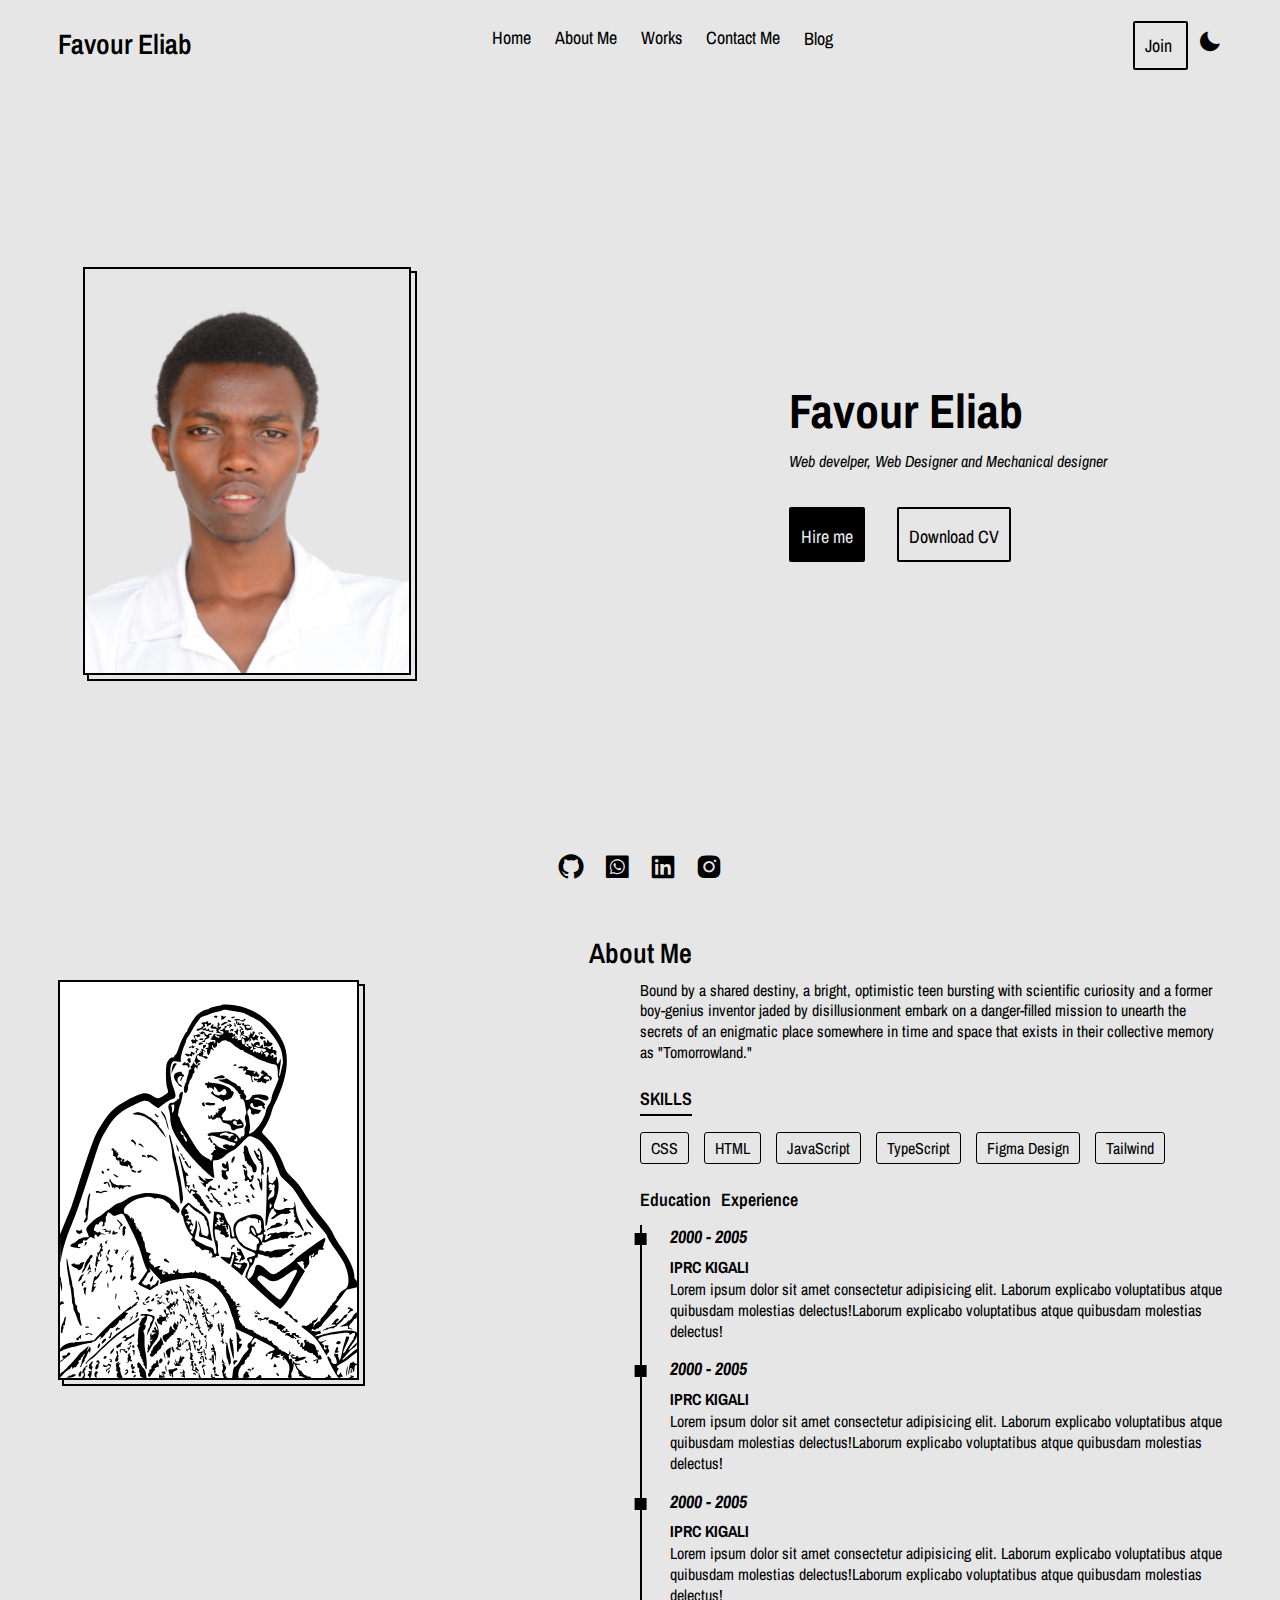
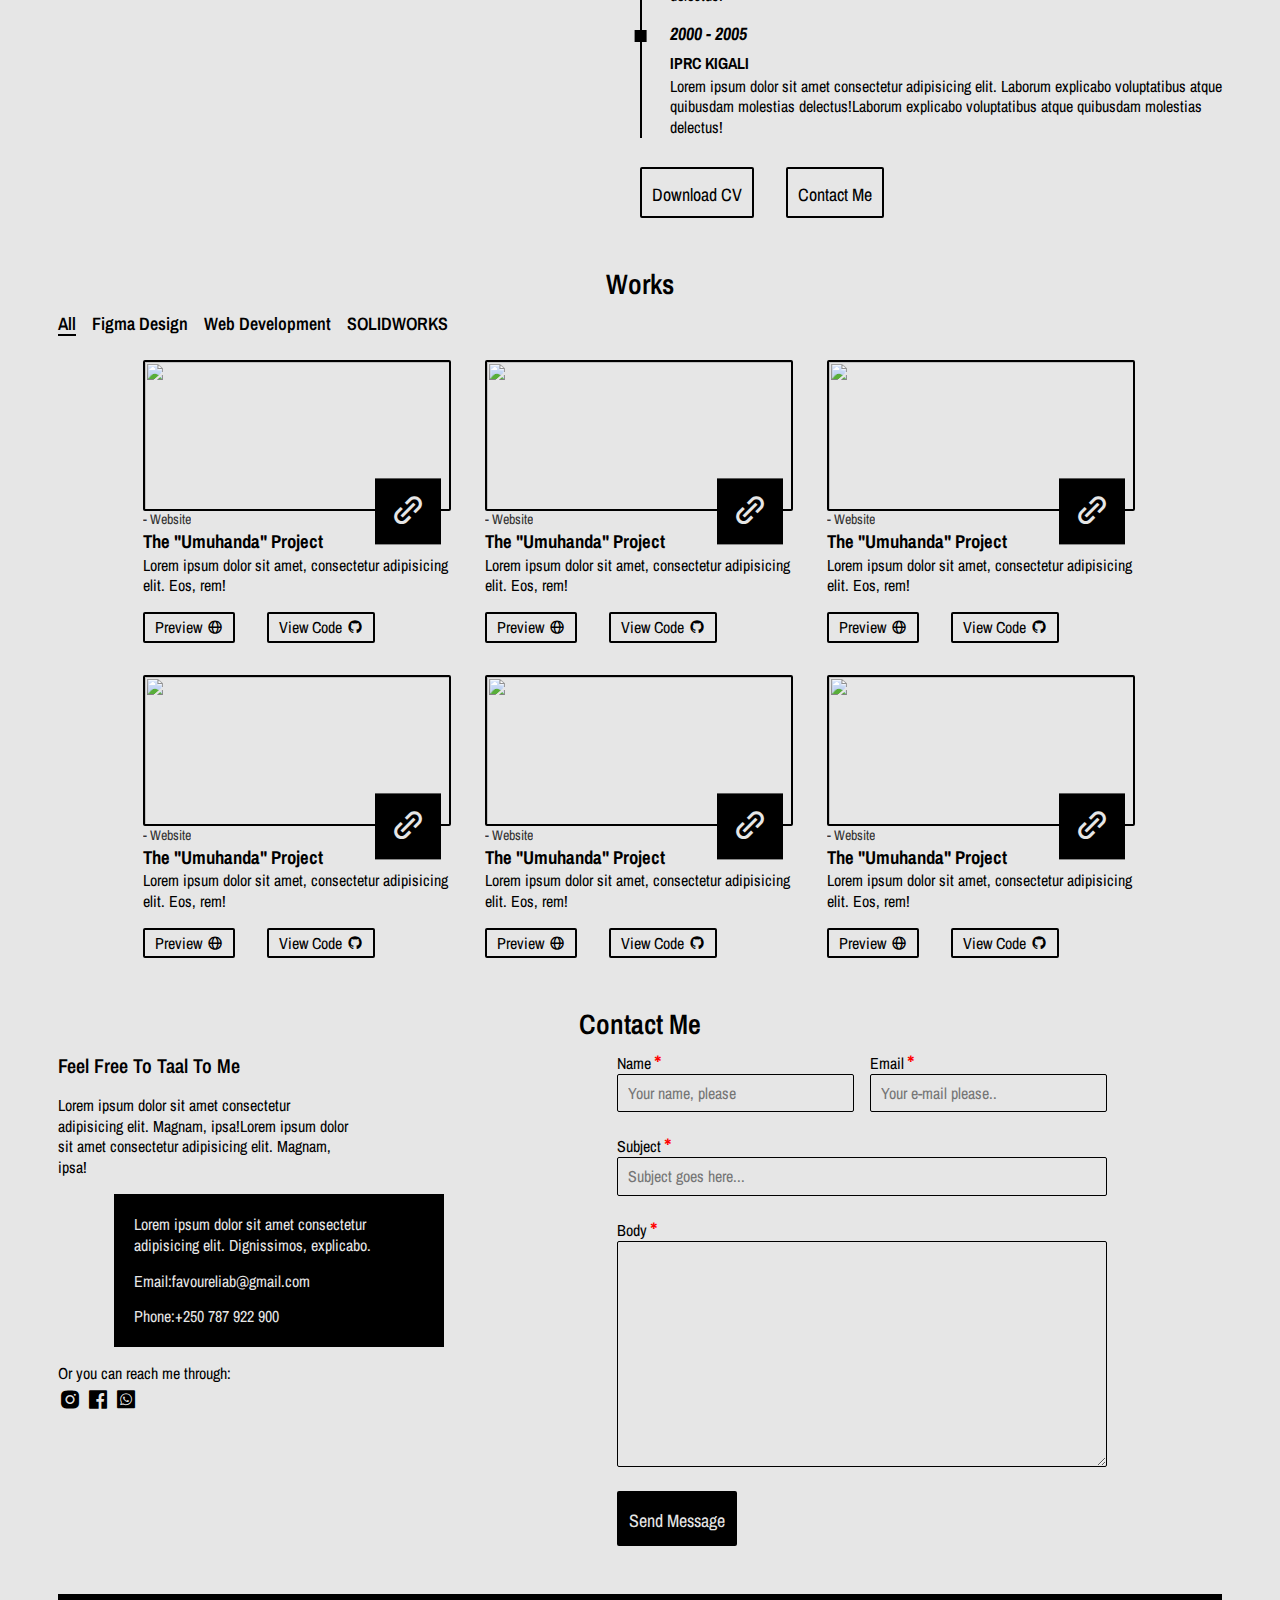
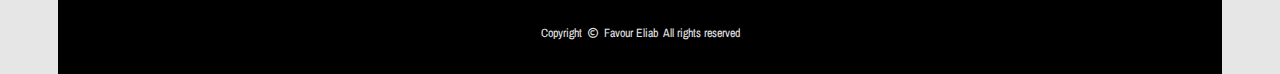
==== index.html @ ffabac18 "Added dark Mode in the whole pages" ====
<!DOCTYPE html>
<html lang="en">
  <head>
    <meta charset="UTF-8" />
    <meta name="viewport" content="width=device-width, initial-scale=1.0" />
    <title>My Brand | Favor</title>
    <link rel="stylesheet" href="styles.css" />
    <link rel="stylesheet" href="assets/querries.css" />
    <link
      href="https://cdn.jsdelivr.net/npm/remixicon@3.6.0/fonts/remixicon.css"
      rel="stylesheet"
    />
    <link
      href="https://unpkg.com/boxicons@2.1.4/css/boxicons.min.css"
      rel="stylesheet"
    />
  </head>
  <body>
    <section id="home" class="home">
      <div class="head__wrapper">
        <header>
          <h3>Favour Eliab</h3>
          <i id="menu-bar" class="bx bx-menu" style="font-size: 36px"></i>
          <nav>
            <a class="subheader" href="#home">Home</a>
            <a class="subheader" href="#about__me">About Me</a>
            <a class="subheader" href="#works">Works</a>
            <a class="subheader" href="#contact__me">Contact Me</a>
            <a href="assets/blog.html" class="subheader blog__link"
              >Blog <i class="ri-external-link-line"></i
            ></a>
          </nav>
          <span class="actions">
            <a class="subheader buttons" href="assets/registerPage.html"
              >Join <i class="ri-user-add-fill"></i
            ></a>
            <i class="theme-switcher bx bxs-moon"></i>
            <!-- <i title="Sniper Mode" class='sniper bx bx-target-lock'></i> -->
          </span>
        </header>
      </div>

      <div class="home__div">
        <img
          src="assets/my-pic.png"
          alt="favour Eliab drawing image"
          class="home__img"
        />
        <span class="home__welcome">
          <h1>Favour Eliab</h1>
          <p>Web develper, Web Designer and Mechanical designer</p>
          <span class="home__btns">
            <a class="buttons action"
              >Hire me <i class="ri-medal-2-fill"></i
            ></a>
            <a href="" class="buttons"
              >Download CV <i class="ri-file-download-fill"></i
            ></a>
          </span>
        </span>
      </div>
      <span class="home__extras">
        <div class="social__links">
          <i class="bx bxl-github"></i>
          <i class="bx bxl-whatsapp-square"></i>
          <i class="bx bxl-linkedin-square"></i>
          <i class="bx bxl-instagram-alt"></i>
        </div>
        <!-- <span class="scrollDown">
          <span
            ><i class="bx bxs-arrow-from-top" style="font-size: 36px"></i
          ></span>
          <p>Scroll Down</p>
        </span> -->
      </span>
    </section>
    <section id="about__me">
      <h2>About Me</h2>
      <div class="about__me__contents">
        <img src="assets/my-image-svg.svg" alt="Favour Eliab imaage" />
        <div class="about__texts">
          <p class="motivation">
            Bound by a shared destiny, a bright, optimistic teen bursting with
            scientific curiosity and a former boy-genius inventor jaded by
            disillusionment embark on a danger-filled mission to unearth the
            secrets of an enigmatic place somewhere in time and space that
            exists in their collective memory as "Tomorrowland."
          </p>
          <div class="skills">
            <p class="skills-title subtitle">SKILLS</p>
            <span class="skills__contents">
              <p class="skill">CSS</p>
              <p class="skill">HTML</p>
              <p class="skill">JavaScript</p>
              <p class="skill">TypeScript</p>
              <p class="skill">Figma Design</p>
              <p class="skill">Tailwind</p>
            </span>
          </div>
          <div class="background">
            <span class="bg__titles">
              <h3 class="subtitle selected__info">Education</h3>
              <h3 class="subtitle">Experience</h3>
            </span>
            <span class="bg__timeline">
              <div class="timeline__item">
                <p class="date">2000 - 2005</p>
                <span class="timeline__contents">
                  <h4>IPRC KIGALI</h4>
                  <p>
                    Lorem ipsum dolor sit amet consectetur adipisicing elit.
                    Laborum explicabo voluptatibus atque quibusdam molestias
                    delectus!Laborum explicabo voluptatibus atque quibusdam
                    molestias delectus!
                  </p>
                </span>
              </div>
              <div class="timeline__item">
                <p class="date">2000 - 2005</p>
                <span class="timeline__contents">
                  <h4>IPRC KIGALI</h4>
                  <p>
                    Lorem ipsum dolor sit amet consectetur adipisicing elit.
                    Laborum explicabo voluptatibus atque quibusdam molestias
                    delectus!Laborum explicabo voluptatibus atque quibusdam
                    molestias delectus!
                  </p>
                </span>
              </div>
              <div class="timeline__item">
                <p class="date">2000 - 2005</p>
                <span class="timeline__contents">
                  <h4>IPRC KIGALI</h4>
                  <p>
                    Lorem ipsum dolor sit amet consectetur adipisicing elit.
                    Laborum explicabo voluptatibus atque quibusdam molestias
                    delectus!Laborum explicabo voluptatibus atque quibusdam
                    molestias delectus!
                  </p>
                </span>
              </div>
              <div class="timeline__item">
                <p class="date">2000 - 2005</p>
                <span class="timeline__contents">
                  <h4>IPRC KIGALI</h4>
                  <p>
                    Lorem ipsum dolor sit amet consectetur adipisicing elit.
                    Laborum explicabo voluptatibus atque quibusdam molestias
                    delectus!Laborum explicabo voluptatibus atque quibusdam
                    molestias delectus!
                  </p>
                </span>
              </div>
            </span>
            <span class="bg-btns">
              <a href="Docs/Eliab's Resume.pdf" class="bg-btn"
                >Download CV <i class="ri-file-download-fill"></i
              ></a>
              <a href="#contact__me" class="bg-btn"
                >Contact Me <i class="ri-phone-fill"></i
              ></a>
            </span>
          </div>
        </div>
      </div>
    </section>
    <section id="works">
      <h2>Works</h2>
      <div class="works__selectors">
        <p class="selector__item selected">All</p>
        <p class="selector__item">Figma Design</p>
        <p class="selector__item">Web Development</p>
        <p class="selector__item">SOLIDWORKS</p>
      </div>
      <div class="works__items">
        <span class="work__item">
          <div class="work__img">
            <img src="" alt="" />
            <span class="link">
              <i class="bx bx-link-alt"></i>
            </span>
            <span class="tag">- Website</span>
          </div>
          <div class="work__texts">
            <h3>The "Umuhanda" Project</h3>
            <p>
              Lorem ipsum dolor sit amet, consectetur adipisicing elit. Eos,
              rem!
            </p>
            <div class="item__btns">
              <button>Preview<i class="bx bx-globe"></i></button>
              <button>View Code <i class="bx bxl-github"></i></button>
            </div>
          </div>
        </span>
        <span class="work__item">
          <div class="work__img">
            <img src="" alt="" />
            <span class="link">
              <i class="bx bx-link-alt"></i>
            </span>
            <span class="tag">- Website</span>
          </div>
          <div class="work__texts">
            <h3>The "Umuhanda" Project</h3>
            <p>
              Lorem ipsum dolor sit amet, consectetur adipisicing elit. Eos,
              rem!
            </p>
            <div class="item__btns">
              <button>Preview<i class="bx bx-globe"></i></button>
              <button>View Code <i class="bx bxl-github"></i></button>
            </div>
          </div>
        </span>
        <span class="work__item">
          <div class="work__img">
            <img src="" alt="" />
            <span class="link">
              <i class="bx bx-link-alt"></i>
            </span>
            <span class="tag">- Website</span>
          </div>
          <div class="work__texts">
            <h3>The "Umuhanda" Project</h3>
            <p>
              Lorem ipsum dolor sit amet, consectetur adipisicing elit. Eos,
              rem!
            </p>
            <div class="item__btns">
              <button>Preview<i class="bx bx-globe"></i></button>
              <button>View Code <i class="bx bxl-github"></i></button>
            </div>
          </div>
        </span>
        <span class="work__item">
          <div class="work__img">
            <img src="" alt="" />
            <span class="link">
              <i class="bx bx-link-alt"></i>
            </span>
            <span class="tag">- Website</span>
          </div>
          <div class="work__texts">
            <h3>The "Umuhanda" Project</h3>
            <p>
              Lorem ipsum dolor sit amet, consectetur adipisicing elit. Eos,
              rem!
            </p>
            <div class="item__btns">
              <button>Preview<i class="bx bx-globe"></i></button>
              <button>View Code <i class="bx bxl-github"></i></button>
            </div>
          </div>
        </span>
        <span class="work__item">
          <div class="work__img">
            <img src="" alt="" />
            <span class="link">
              <i class="bx bx-link-alt"></i>
            </span>
            <span class="tag">- Website</span>
          </div>
          <div class="work__texts">
            <h3>The "Umuhanda" Project</h3>
            <p>
              Lorem ipsum dolor sit amet, consectetur adipisicing elit. Eos,
              rem!
            </p>
            <div class="item__btns">
              <button>Preview<i class="bx bx-globe"></i></button>
              <button>View Code <i class="bx bxl-github"></i></button>
            </div>
          </div>
        </span>
        <span class="work__item">
          <div class="work__img">
            <img src="" alt="" />
            <span class="link">
              <i class="bx bx-link-alt"></i>
            </span>
            <span class="tag">- Website</span>
          </div>
          <div class="work__texts">
            <h3>The "Umuhanda" Project</h3>
            <p>
              Lorem ipsum dolor sit amet, consectetur adipisicing elit. Eos,
              rem!
            </p>
            <div class="item__btns">
              <button>Preview<i class="bx bx-globe"></i></button>
              <button>View Code <i class="bx bxl-github"></i></button>
            </div>
          </div>
        </span>
      </div>
    </section>
    <section id="contact__me">
      <h2>Contact Me</h2>
      <div class="contact__contents">
        <span class="contact__social">
          <p class="title">Feel free to taal to me</p>
          <p class="texts">
            Lorem ipsum dolor sit amet consectetur adipisicing elit. Magnam,
            ipsa!Lorem ipsum dolor sit amet consectetur adipisicing elit.
            Magnam, ipsa!
          </p>
          <span class="call__action">
            <p>
              Lorem ipsum dolor sit amet consectetur adipisicing elit.
              Dignissimos, explicabo.
            </p>
            <p><span>Email:</span><span>favoureliab@gmail.com</span></p>
            <p><span>Phone:</span><span>+250 787 922 900</span></p>
          </span>

          <span class="social">
            Or you can reach me through:
            <div class="icons">
              <i class="bx bxl-instagram-alt"></i>
              <i class="bx bxl-facebook-square"></i>
              <i class="bx bxl-whatsapp-square"></i></div
          ></span>
        </span>
        <span class="msg__box">
          <div class="name_email">
            <div class="box__item">
              <label for="name">Name</label>
              <input
                class="inputs"
                type="text"
                name="name"
                id="name"
                placeholder="Your name, please"
              />
            </div>
            <div class="box__item">
              <label for="email">Email</label>
              <input
                class="inputs"
                type="email"
                name="email"
                id="email"
                placeholder="Your e-mail please.."
              />
            </div>
          </div>
          <div class="box__item">
            <label for="text">Subject</label>
            <input
              class="inputs"
              type="text"
              name="text"
              id="text"
              placeholder="Subject goes here..."
            />
          </div>
          <div class="box__item">
            <label for="text">Body</label>
            <textarea name="body" id="body" cols="30" rows="10"></textarea>
          </div>
          <button class="action buttons">
            Send Message <i class="ri-mail-send-line"></i>
          </button>
        </span>
      </div>
    </section>
    <section id="footer">
      <p>Copyright</p>
      <i class="bx bx-copyright" style="font-size: 12px"></i>
      <p>Favour Eliab</p>
      <p>All rights reserved</p>
    </section>
    <div class="box__container sniper__hidden">
      <div class="top__line"></div>
      <div class="left__line"></div>
      <div class="right__line"></div>
      <div class="bottom__line"></div>
      <!---->
      <div class="h__line__left"></div>
      <div class="h__line__right"></div>
      <div class="v__line__top"></div>
      <div class="v__line__bottom"></div>
    </div>
    <script src="script.js"></script>
  </body>
</html>
---- styles.css ----
@import url("https://fonts.googleapis.com/css2?family=Archivo+Narrow:ital,wght@0,400;0,500;0,600;0,700;1,400;1,500;1,600;1,700&display=swap");
*,
*::before,
*::after {
  padding: 0;
  margin: 0;
  box-sizing: border-box;
  /* font-family: 'Archivo Narrow', sans-serif; */
  line-height: 130%;
  /* transition: all 0.3s ease-in-out; */
}
:root {
  --black: #000;
  --white: #e6e6e6;
  --borders: 2px solid var(--black);
  --radius: 2px;
}
.dark__mode {
  --black: #e6e6e6 ;
  --white: #000 ;
  --borders: 1px solid var(--black);
}
html {
  scroll-behavior: smooth;
}
body {
  display: block;
  margin: 0 auto;
  max-width: 1440px;
  font-family: "Archivo Narrow", sans-serif;
  width: 99vw;
  min-height: 100vh;
  padding-left: 4vw !important;
  padding-right: 4vw;
  padding-top: 2vw;
  color: var(--black);
  background-color: var(--white);
  transition: all 0.3s ease-in-out;
}
html {
  overflow-x: hidden;
}
::-webkit-scrollbar {
  width: 8px;
  background: var(--white);
}

::-webkit-scrollbar-track {
  border-radius: 0;
}
::-webkit-scrollbar-thumb {
  background: var(--black);
  border-radius: 1px;
}
button {
  font-family: "Archivo Narrow", sans-serif;
}
input {
  font-family: "Archivo Narrow", sans-serif;
}

i {
  font-size: 24px;
}
header {
  display: flex;
  flex-direction: row;
  justify-content: space-between;
  width: 100%;
  position: relative;
}
header h3 {
  font-size: 28px;
  font-weight: 600;
}
nav {
  display: flex;
  gap: 1.5rem;
  justify-content: center;
}
nav a {
  position: relative;
}
nav .subheader::before {
  content: "";
  position: absolute;
  bottom: 0;
  left: 0;
  width: 100%;
  height: 2px;
  background-color: var(--black);
  transition: all 0.2s ease-in-out;
}
nav .subheader:not(:hover)::before {
  width: 0;
}
nav .subheader:has(:hover, :focus)::before {
  width: 100%;
  transition: all 0.2s ease-in-out;
}
.subheader {
  color: var(--black);
  font-size: 1.125rem;
  font-weight: 400;
  text-decoration: none;
}
.subheader.selected::before {
  width: 100% !important;
}
.blog__link {
  position: relative;
  top: -5px;
}
.actions a {
  margin-right: 10px;
}
.home__img {
  max-width: 328px;
  width: 90%;
  height: auto;
  border: var(--borders);
  box-shadow: 5px 5px 0 -1px var(--white), 5px 5px 0 1px var(--black);
  background-color: var(--white);
}
.home__img:hover {
  box-shadow: 5px 5px 0 -1px var(--black), 5px 5px 0 1px var(--black);
}
#home {
  min-height: calc(100vh - 3vw);
  /* border: 1px solid rebeccapurple; */
  position: relative;
  display: grid;
  align-content: space-between;
}
.home__extras {
  align-self: end;
  width: 100%;
  justify-self: end;
  /* border: 1px solid brown; */
  display: flex;
  justify-content: center;
  align-items: center;
}

.home__div {
  display: flex;
  flex-direction: row;
  align-items: center;
  max-width: 1024px;
  justify-content: space-between;
  /* flex-wrap: wrap; */
  gap: 2rem;
  margin-left: 2vw;
}

.home__welcome h1 {
  font-size: 48px;
  font-weight: 700;
  margin-bottom: 0.5rem;
}
.home__welcome p {
  font-style: italic;
  margin-bottom: 2.2rem;
}
.home__btns {
  display: flex;
  flex-wrap: wrap;
  gap: 2rem;
  column-gap: 2rem;
}
.buttons.action {
  background-color: var(--black);
  color: var(--white);
}
.buttons {
  font-size: 1.125rem;
  padding: 10px;
  color: var(--black);
  background-color: inherit;
  border: var(--borders);
  transition: all 0.2s ease-in;
  cursor: pointer;
  text-decoration: none;
  border-radius: var(--radius);
  width: fit-content;
}
.buttons i {
  font-size: 24px;
}
.buttons:hover {
  border-radius: 0;
  box-shadow: 3px 3px 0 -1px var(--white), 3px 3px 0 1px var(--black);
}
.social__links {
  display: flex;
  gap: 1rem;
  justify-content: center;
  width: 100%;
  /* border: 1px solid cornflowerblue; */
  max-width: 300px;
}
.social__links i {
  font-size: 30px;
}
.scrollDown {
  display: flex;
  flex-direction: row;
  align-items: center;
  gap: 10px;
  position: absolute;
  bottom: 50px;
  right: 10px;
}
.scrollDown span {
  display: flex;
  align-items: center;
  justify-content: center;
  padding: 5px 10px;
  background-color: var(--black);
}
.scrollDown span i {
  font-size: 36px;
  width: 36px;
  /* aspect-ratio: 1; */
  color: var(--white);
  /* background-color: var(--black); */
  animation: scroll 0.7s ease-in-out;
  animation-iteration-count: 5;
}
@keyframes scroll {
  50% {
    transform: translateY(50%);
  }
  75% {
    transform: translateY(75%);
  }
  100% {
    transform: translateY(100%);
  }
}
#about__me {
  margin-top: 3rem;
}
#about__me h2 {
  font-size: 28px;
  font-weight: 600;
  text-align: center;
  margin-bottom: 0.5rem;
}
#about__me img {
  max-width: 301px;
  width: 90%;
  border: var(--borders);
  box-shadow: 5px 5px 0 -1px var(--white), 5px 5px 0 1px var(--black);
  background-color: white;
}
#about__me img:hover {
  box-shadow: 5px 5px 0 -1px var(--black), 5px 5px 0 1px var(--black);
}
.about__me__contents {
  display: grid;
  grid-template-columns: 1fr 1fr;
  /* gap: 2rem; */
}
.bg__titles {
  display: flex;
  gap: 10px;
}
.subtitle {
  font-weight: 600;

  font-size: 18px;
  width: fit-content;
  height: 1.8rem;
  position: relative;
}

.skills-title::before {
  content: "";
  position: absolute;
  bottom: 0;
  left: 0;
  height: 2px;
  width: 100%;
  background-color: var(--black);
}
.about__texts {
  display: flex;
  flex-direction: column;
  gap: 1.5rem;
}
.skills__contents {
  margin-top: 1rem;
  display: flex;
  flex-wrap: wrap;
  gap: 15px;
}
.skill {
  width: fit-content;
  font-size: 1rem;
  padding: 5px 10px;
  border: 1px solid var(--black);
  border-radius: 3px;
  cursor: default;
  user-select: none;
}
.skill:hover {
  border-radius: 0;
  box-shadow: 2px 2px 0 -1px var(--white), 2px 2px 0 1px var(--black);
}

.bg__timeline {
  margin-top: 0.5rem;
  display: flex;
  flex-direction: column;
  gap: 1rem;
  position: relative;
}
.bg__timeline::before {
  content: "";
  position: absolute;
  top: 0;
  left: 0;
  height: 100%;
  width: 2px;
  background-color: var(--black);
}
.timeline__item {
  display: flex;
  flex-direction: column;
  gap: 0.5rem;

  padding-left: 30px;
  position: relative;
}
.timeline__item::before {
  content: "";
  position: absolute;
  left: 0;
  top: 8px;
  width: 12px;
  height: 12px;
  background-color: var(--black);
  transform: translateX(-45%);
}
.timeline__contents {
  display: flex;
  flex-direction: column;
  gap: 0.1rem;
}
.date {
  font-style: italic;
  font-size: 18px;
  font-weight: 700;
}
.bg-btns {
  display: flex;
  gap: 2rem;
  margin-top: 1.8rem;
}
.bg-btn {
  padding: 8px 10px;
  border: var(--borders);
  color: var(--black);
  background-color: var(--white);
  font-size: 18px;
  text-decoration: none;
  cursor: pointer;
  border-radius: var(--radius);
}

.bg-btn:hover {
  box-shadow: 3px 3px 0 -1px var(--white), 3px 3px 0 1px var(--black);
}
#works {
  margin-top: 3rem;
}
#works h2 {
  font-size: 28px;
  font-weight: 600;
  margin-bottom: 10px;
  text-align: center;
}
.works__selectors {
  display: flex;
  gap: 1rem;
  font-size: 18px;
  font-weight: 600;
}
.selected {
  position: relative;
}
.selected::before {
  content: "";
  position: absolute;
  bottom: 0;
  left: 0;
  width: 100%;
  height: 2px;
  background-color: var(--black);
}
.works__items {
  margin-top: 1.5rem;
  display: flex;
  flex-wrap: wrap;
  gap: 2rem;
  justify-content: center;
  align-content: center;

  width: 100%;
}
.work__item {
  display: flex;
  flex-direction: column;
  gap: 0.8rem;
  max-width: 310px;
}
.work__img {
  position: relative;
  width: fit-content;
  max-width: 308px;
}
.work__img img {
  object-fit: cover;
  width: 308px;
  height: 151px;
  max-width: 308px;
  max-height: 151px;
  border: var(--borders);
  border-radius: var(--radius);
  position: relative;
  top: 0;
  left: 0;
  scale: 1;
  transition: scale 0.3s;
}
.work__item:hover img {
  scale: 1.04;
}
.work__img .link {
  width: 66px;
  height: 66px;
  display: flex;
  justify-content: center;
  align-items: center;
  background-color: var(--black);
  position: absolute;
  right: 10px;
  bottom: 0;
  transform: translateY(40%);
}
.work__img .link:hover {
  box-shadow: 3px 3px 0 -1px var(--white), 3px 3px 0 1px var(--black);
}
.work__img .link i {
  font-size: 36px;
  color: var(--white);
}
.work__img .tag {
  color: var(--black);
  font-size: 14px;
  opacity: 0.8;
  position: absolute;
  bottom: 0;
  left: 0;
  transform: translateY(60%);
}
.item__btns {
  display: flex;
  gap: 2rem;
  margin-top: 1em;
}
.item__btns button:hover {
  box-shadow: 2px 2px 0 -1px var(--white), 2px 2px 0 1px var(--black);
}
.item__btns button {
  display: flex;
  padding: 3px 10px;
  align-items: center;
  justify-content: center;
  gap: 5px;
  background-color: var(--white);
  border: var(--borders);
  font-size: 16px;
  font-weight: 400;
  color: var(--black);
  border-radius: var(--radius);
}
.item__btns button i {
  font-size: 16px;
}
#contact__me {
  margin-top: 3rem;
}
.contact__contents {
  display: flex;
  justify-content: space-between;
  width: 100%;
}
#contact__me h2 {
  text-align: center;
  font-size: 28px;
  font-weight: 600;
  margin-bottom: 10px;
}
.contact__social {
  display: flex;
  flex-direction: column;
  gap: 1rem;
  max-width: 48%;
  width: 100%;
}
.contact__social .title {
  font-size: 20px;
  font-weight: 600;
  text-transform: capitalize;
}
.contact__social .texts {
  max-width: 290px;
}
.call__action {
  display: flex;
  flex-direction: column;
  gap: 15px;
  padding: 20px;
  max-width: 330px;
  color: var(--white);
  background-color: var(--black);
  margin-left: 10%;
}
.call__action:hover {
  box-shadow: 4px 4px 0 -1px var(--white), 4px 4px 0 1px var(--black);
}
.msg__box {
  width: 48%;
  margin-right: 9vw;
  display: flex;
  gap: 1.5rem;
  flex-direction: column;
}
.box__item {
  display: flex;
  flex-direction: column;
  align-items: flex-start;
  width: 100%;
}
.name_email {
  display: flex;
  gap: 1rem;
  width: 100%;
}
.inputs,
textarea {
  width: 100%;
  padding: 8px 10px;
  outline: none;
  border: 1px solid var(--black);
  border-radius: var(--radius);
  background-color: var(--white);
  color: var(--black);
  font-family: "Archivo Narrow", sans-serif;
  font-size: 1rem;
}
.inputs:focus,
textarea:focus {
  background-color: var(--black);
  color: var(--white);
  border-color: var(--white);
  font-family: "Archivo Narrow", sans-serif;
  /* box-shadow: 4px 4px 0 -1px var(--white), 4px 4px 0 1px var(--black); */
}
label {
  position: relative;
}
.box__item label::after {
  content: "*";
  color: red;
  /* border: 1px solid blue; */
  height: fit-content;
  width: fit-content;
  margin-left: 3px;
  font-size: 1.5rem;
  position: absolute;
  transform: translateY(-5px);
}

.inputs:hover,
textarea:hover {
  box-shadow: 3px 3px 0 0px var(--white), 3px 3px 0 1px var(--black);
}

#footer {
  font-size: 12px;
  width: 100%;
  background-color: var(--black);
  color: var(--white);
  display: flex;
  gap: 5px;
  padding: 2rem 0;
  justify-content: center;
  align-items: center;
  margin-top: 3rem;
}
/*BLOG CSS*/
.blog__container {
  display: flex;
  flex-direction: column;
  gap: 2rem;
  margin-top: 2rem;
}
.blog__title {
  border-bottom: 2px solid;
  padding: 15px;
  display: flex;
  flex-direction: column;
  align-items: center;
}
.blog__title h3 {
  font-size: 2rem;
}
.blog__hero__contents {
  display: flex;
  gap: 20px;
}
.trending {
  display: flex;
  gap: 10px;
  max-width: 65%;
  padding: 15px;
  border: var(--borders);
  justify-content: space-between;
}
.trending__texts {
  max-width: 50%;
  display: flex;
  flex-direction: column;
  gap: 3px;
}
.trending__texts h3 {
  font-size: 1.4rem;
}
.trending__img__section {
  max-width: 300px;
  width: 50%;
  height: 100%;

  position: relative;
}
.trending__img {
  width: 100%;
  max-height: 100%;
  aspect-ratio: 16/12;
  object-fit: cover;
  border-radius: var(--radius);
  /* aspect-ratio: 16/9; */
}
.trending__tag {
  position: absolute;
  top: 3px;
  right: 3px;
  padding: 5px;
  background-color: var(--black);
  color: var(--white);
  border-radius: var(--radius);
}
.read__more {
  padding: 8px;
  font-size: 16px;
}
.top__stories {
  border-left: var(--borders);
  display: flex;
  flex-direction: column;
  justify-content: space-between;
  max-width: 35%;
}
.top__stories h4 {
  background-color: var(--black);
  color: var(--white);
  padding: 8px;
  font-weight: 500;
}
.one__top__stories {
  padding: 5px;
  cursor: pointer;
}
.top__stories__icons {
  display: flex;
  gap: 20px;
  align-items: center;
}
.single__icon i {
  font-size: 16px;
}

.single__icon {
  display: flex;
  gap: 5px;
  align-items: center;
}
.blog__stories {
  display: flex;
  flex-direction: column;
  gap: 20px;
}
.blog__stories__header {
  display: flex;
  gap: 20px;
  border-top: var(--borders);
}
.one__stories__header {
  text-transform: uppercase;
  padding: 5px 10px;
  font-weight: 600;
}

.one__stories__header.selected {
  color: var(--white);
  background-color: var(--black);
}
.blog__stories__contents {
  display: flex;
  gap: 40px;
  flex-wrap: wrap;
  justify-content: flex-start;
  align-items: center;
}
.one__story__card {
  display: flex;
  flex-direction: column;
  gap: 10px;
  width: fit-content;
  max-width: 352px;
}
.one__story__img img {
  max-width: 352px;
  width: 100%;
  aspect-ratio: 352/198;
  border: var(--borders);
  border-radius: var(--radius);
  object-fit: cover;
}
.one__story__texts {
  display: flex;
  flex-direction: column;
}
.one__story__texts h4 {
  font-size: 1.3rem;
}
.one__story__texts .buttons {
  padding: 8px !important;
  font-weight: 700;
}
/*STORY PAGE DESIGN*/
#story__title {
  font-size: 1.5rem;
  font-weight: 700;
  padding-bottom: 20px;
  margin: 20px auto;
  border-bottom: var(--borders);
  text-align: center;
}
.story__contents {
  margin-top: 20px;
}
.story__contents img {
  max-width: 500px;
  width: 100%;
  aspect-ratio: 16/9;
  object-fit: cover;
  float: inline-start;
  margin-right: 20px;
}
.story__contents figure {
  float: inline-start;
  display: flex;
  align-items: center;
  flex-direction: column;
}

.story__main p {
  font-size: 1.3rem;
  text-align: justify;
}
.writer {
  display: flex;
  width: 100%;
  justify-content: end;
}
#comments {
  display: flex;
  margin-top: 2.5rem;
  flex-direction: column;
  gap: 20px;
}
.comment__title {
  border-top: var(--borders);
}
.comment__title p {
  background-color: var(--black);
  color: var(--white);
  padding: 8px 10px;
  width: fit-content;
}
.commenter {
  text-transform: uppercase;
  font-weight: 700;
  font-size: 1.1rem;
  margin-bottom: 5px;
}
.time__commented {
  font-style: italic;
}
.commenter__title {
  display: flex;
  width: 100%;
  justify-content: space-between;
}
.comments__icons {
  display: flex;
  gap: 10px;
}
.comments__icons .icons {
  display: flex;
  align-items: center;
  margin-top: 10px;
}
.add__comment {
  display: flex;
  flex-direction: column;
  gap: 10px;
  max-width: 500px;
  width: 100%;
  margin-top: 40px;
}
.add__comment textarea {
  resize: none;
}

.add__comment a {
  background-color: var(--black);
  color: var(--white);
}
.back {
  margin: 20px auto;
  background-color: var(--black);
  color: var(--white);
}
/*REGISTER MAIN PAGE DESIGN*/
#register__page {
  display: flex;
  flex-direction: column;
  min-height: 95vh;
}

.register__mainPage {
  flex: 1;
  display: grid;
  place-content: center;
}
.register,
.login {
  max-width: 400px;
  width: 100%;
  transition: all .2s ease-in-out;
}
.register p,
.login p {
  display: flex;
  gap: 10px;
  align-items: flex-start;
}
.register__here,
.login__here {
  font-weight: 600;
  cursor: pointer;
}
.register__contents,.login__contents {
  display: flex;
  flex-direction: column;
  gap: 15px;
}
.register__titles,
.login__titles {
  display: flex;
  justify-content: center;
  font-weight: 500;
  gap: 10px;
  margin: 20px auto;
}
.register__titles .line,
.login__titles .line {
  width: 2px;
  background-color: var(--black);
}
.log__reg {
  position: relative;
  cursor: pointer;
  user-select: none;
}
.log__reg::before {
  content: "";
  width: 0;
  height: 2px;
  background-color: var(--black);
  position: absolute;
  bottom: -10px;
  left: 0;
  transition: 0.2s ease-in-out;
}
.log__reg.choosen::before {
  width: 100%;
}

.register__contents span,
.login__contents span {
  display: flex;
  flex-direction: column;
}
.login__btn {
  background-color: var(--black);
  color: var(--white);
}
.login__btn i {
  font-size: 20px;
}
.hidden{
  display: none;
}
---- assets/querries.css ----
.head__wrapper {
  display: flex;
  width: 100%;
  flex-direction: column;
  justify-content: start;
  align-items: center;
  gap: 1rem;
  padding-bottom: 1.5rem;
  margin-bottom: 0.5rem;
  /* min-height: 95vh; */
  transition: none;
}
#menu-bar {
  display: none;
}
#navigation__pane {
  display: none;
}
.action__btns {
  display: none;
  margin-top: 2rem;
}
.action__btns a {
  padding: 8px 10px;
  border: 2px solid var(--white);
  margin-right: 1rem;
}
.action__btns i {
  font-size: 24px !important;
}
@media screen and (max-width: 834px) {
  nav {
    display: none;
  }
  #menu-bar {
    display: block;
  }
  #home {
    align-items: center;
    justify-content: center;
  }
  .home__div {
    flex-wrap: wrap;
    justify-content: center;
  }
  #navigation__pane {
    display: none;

    justify-content: center;
    width: 100%;
    height: 100vh;
    position: fixed;
    top: 0;
    left: 0;
    z-index: 1;
    background-color: rgba(0, 0, 0, 0.562);
    backdrop-filter: blur(5px);
    transition: none;
    padding: 20px;
  }
  .pane {
    position: relative;
    left: 50%;
    transform: translateX(-50%);
    max-width: 250px;
    width: 100%;
    height: 350px;
    padding: 1rem;
    background-color: var(--black);
    color: var(--white);
    display: flex;
    flex-direction: column;
    align-items: center;
    justify-content: flex-start;
    gap: 1rem;
    transition: none;
    box-shadow: 5px 5px 0 -1px var(--white), 5px 5px 0 1px var(--black);
  }
  .pane a {
    color: var(--white);
  }
  .pane i {
    margin-bottom: 1rem;
    font-size: 36px;
    transform: translateX(20%);
  }
  .about__me__contents {
    grid-template-columns: 1fr;
    gap: 2rem;
    justify-items: center;
  }
  .scrollDown p {
    display: none;
  }
  .works__items {
    justify-content: center;
  }
  .contact__contents {
    flex-direction: column;
    gap: 2rem;
    align-items: center;
    /* border: 1px solid red; */
    padding: 10px;
    width: 100%;
  }
  .contact__social {
    /* border: 1px solid blue; */
    max-width: 100%;
  }
  .msg__box {
    width: 100%;
    margin-right: 0;
  }
  ::-webkit-scrollbar {
    width: 6px;
  }
  .sniper {
    display: none !important;
    color: red;
    transition: all 0.3s ease-in-out;
  }
  .blog__stories__contents {
    justify-content: center;
  }
  .blog__hero__contents{
    flex-wrap: wrap;
  }
  .trending{
    max-width: 100%;
  }
  .top__stories{
    max-width: 100%;
    width: 100%;
  }
  .trending{
    display: flex;
    flex-direction: column-reverse;
    width: 100%;

  }
  .trending__img__section{
    max-width: 100%;
    width: 100%;
  }
  .trending__img{
    aspect-ratio: 16/9;
  }
  .trending__texts{
    max-width: 100%;
  }
}
@media screen and (max-width: 430px) {
  .action__btns {
    display: block;
  }
  .actions {
    display: none;
  }
  .name_email {
    flex-direction: column;
  }
  ::-webkit-scrollbar {
    width: 4px;
  }
  .home__btns {
    align-items: center;
    gap: 1rem;
    justify-content: center;
  }
  .scrollDown {
    display: none;
  }
  .home__div img {
    box-shadow: 5px 5px 0 -1px var(--black), 5px 5px 0 1px var(--black);
  }
  .about__me__contents img {
    box-shadow: 5px 5px 0 -1px var(--black), 5px 5px 0 1px var(--black) !important;
  }
  .skill {
    border-radius: 0;
    box-shadow: 2px 2px 0 -1px var(--white), 2px 2px 0 1px var(--black);
  }
  .bg-btn {
    box-shadow: 3px 3px 0 -1px var(--white), 3px 3px 0 1px var(--black);
  }
  .item__btns button {
    box-shadow: 2px 2px 0 -1px var(--white), 2px 2px 0 1px var(--black);
  }
  .item__btns button:hover {
    box-shadow: 2px 2px 0 -1px var(--black), 2px 2px 0 1px var(--black);
  }
  .link {
    box-shadow: 3px 3px 0 -1px var(--white), 3px 3px 0 1px var(--black);
  }
  #home {
    min-height: calc(100vh - 5vw);
    height: calc(100vh - 5vw);
  }
  .story__contents img{
    margin-right: 0px;
  }
}
/*FOR HANDLING THE SNIPER MODE*/
.h__line__left {
  position: absolute;
  right: 50%;
  top: 50%;
  transform: translateX(20px);
  width: 200px;
  height: 2px;
  background-color: var(--black);
}
.h__line__right {
  position: absolute;
  right: calc(50% - 200px);
  top: 50%;
  transform: translateX(-20px);
  width: 200px;
  height: 2px;
  background-color: var(--black);
}
.v__line__top {
  position: absolute;
  left: 50%;
  bottom: 50%;
  width: 2px;
  height: 200px;
  background-color: var(--black);
}
.v__line__bottom {
  position: absolute;
  left: 50%;
  top: 50%;
  width: 2px;
  height: 200px;
  background-color: var(--black);
}

:root {
  --height: 2px;
  --width: 60px;
}
.top__line,
.bottom__line {
  width: var(--width);
  height: var(--height);
  background-color: var(--black);
  position: absolute;
  left: calc(50% - 30px);
}

.right__line,
.left__line {
  width: var(--height);
  height: var(--width);
  background-color: var(--black);
  position: absolute;
  top: calc(50% - 30px);
}
.top__line {
  top: calc(50% - 30px);
}
.bottom__line {
  top: calc(50% + 30px);
}
.right__line {
  left: calc(50% + 28.5px);
}
.left__line {
  left: calc(50% - 30px);
}

.sniper {
  margin-left: 10px;
}
.sniper__hidden {
  opacity: 0;
  transition: all 0.3s ease-in-out;
}
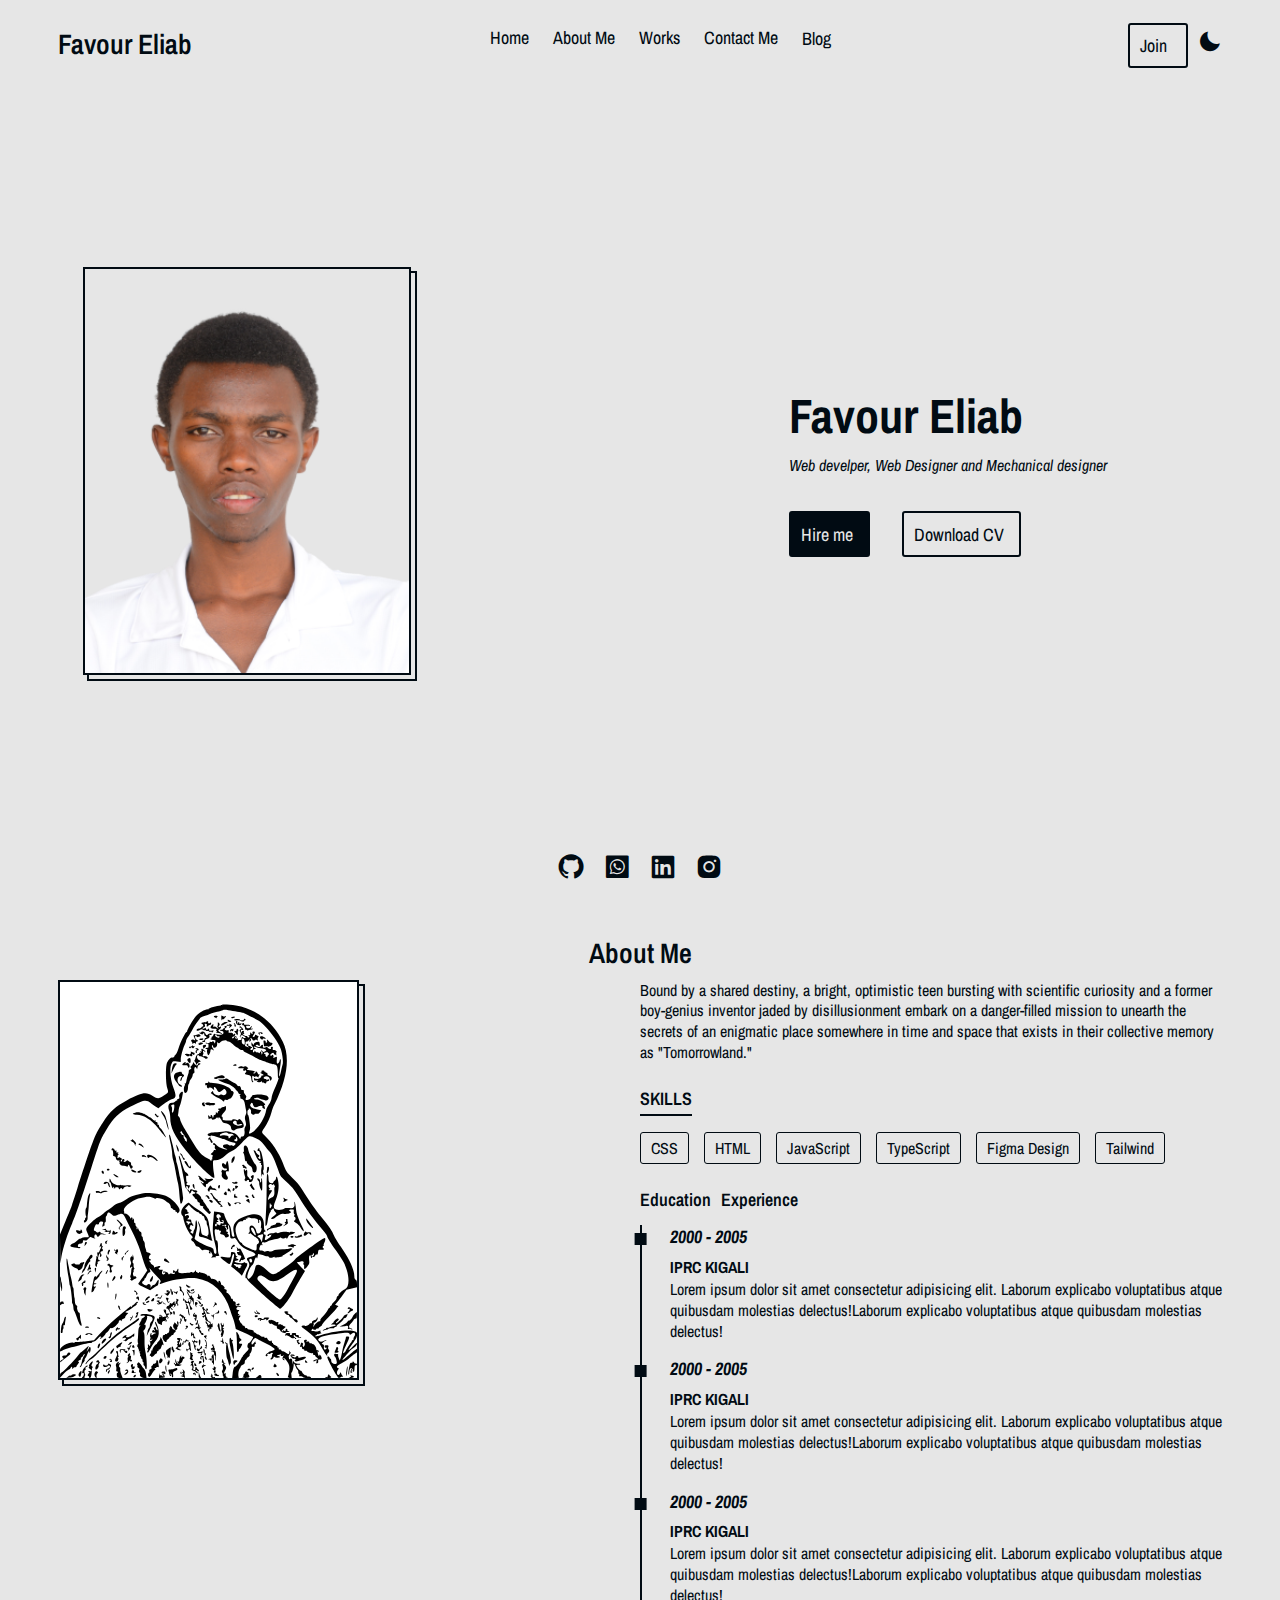
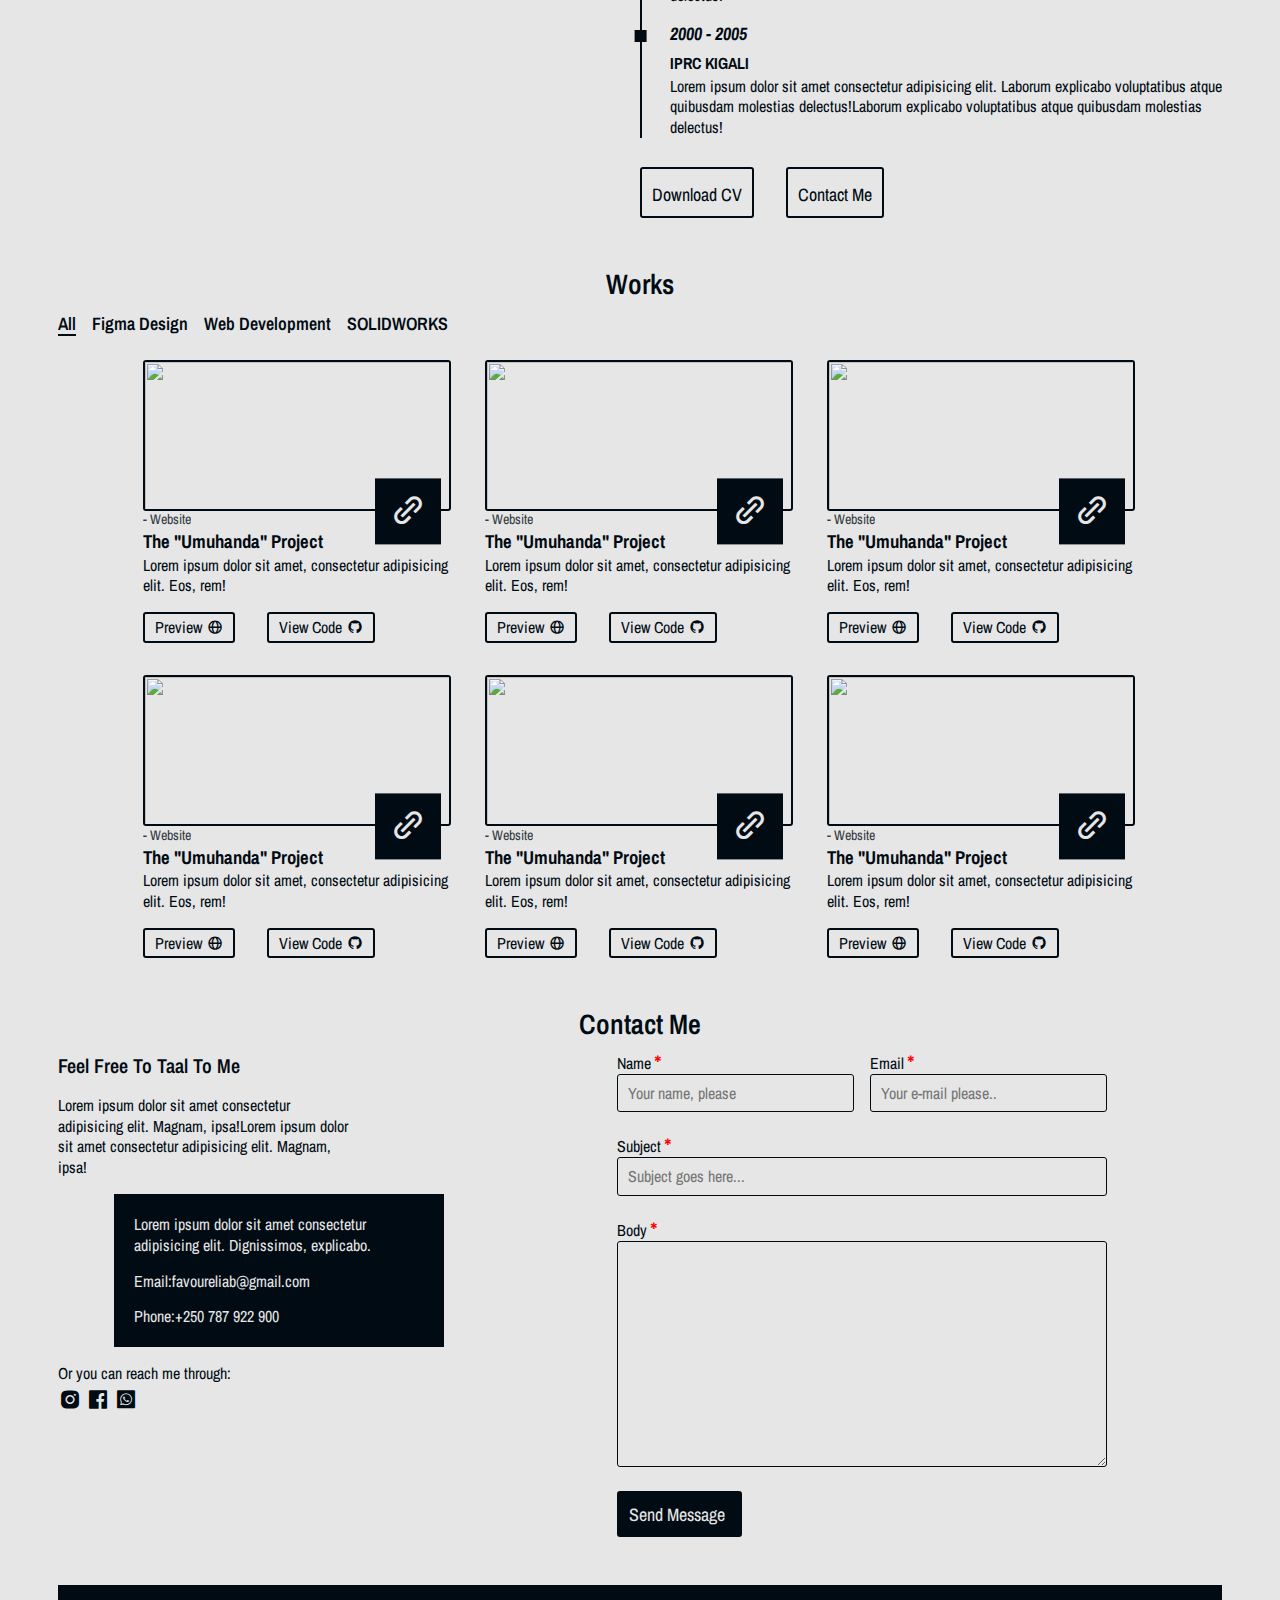
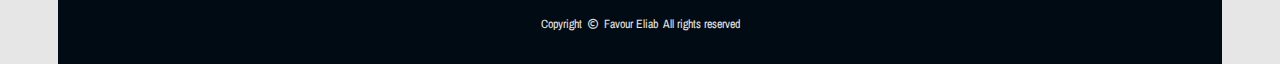
==== commit cebdbaac: "Made the login validation" ====
--- a/index.html
+++ b/index.html
@@ -38,11 +38,24 @@
             <!-- <i title="Sniper Mode" class='sniper bx bx-target-lock'></i> -->
           </span>
         </header>
+        <div id="navigation__pane">
+          <div class="pane">
+            <i id="close" class="bx bx-x"></i>
+            <a class="subheader nav__sub" href="#home">Home</a>
+            <a class="subheader nav__sub" href="#about__me">About Me</a>
+            <a class="subheader nav__sub" href="#works">Works</a>
+            <a class="subheader nav__sub" href="#contact__me">Contact Me</a>
+            <div class="action__btns">
+              <a class="subheader nav__sub" href="#contact__me">Hire Me</a>
+              <i class="theme-switcher bx bxs-moon"></i>
+            </div>
+          </div>
+        </div>
       </div>
 
       <div class="home__div">
         <img
-          src="assets/my-pic.png"
+          src="assets/pictures/my-pic.png"
           alt="favour Eliab drawing image"
           class="home__img"
         />
@@ -77,7 +90,7 @@
     <section id="about__me">
       <h2>About Me</h2>
       <div class="about__me__contents">
-        <img src="assets/my-image-svg.svg" alt="Favour Eliab imaage" />
+        <img src="assets/pictures/my-image-svg.svg" alt="Favour Eliab imaage" />
         <div class="about__texts">
           <p class="motivation">
             Bound by a shared destiny, a bright, optimistic teen bursting with
--- a/styles.css
+++ b/styles.css
@@ -10,14 +10,16 @@
   /* transition: all 0.3s ease-in-out; */
 }
 :root {
-  --black: #000;
+  --black: #010b13;
   --white: #e6e6e6;
+  --gray: #d1d1d1;
   --borders: 2px solid var(--black);
-  --radius: 2px;
+  --radius: 3px;
 }
 .dark__mode {
-  --black: #e6e6e6 ;
-  --white: #000 ;
+  --black: #e6e6e6;
+  --white: #010b13;
+  --gray: #343c42;
   --borders: 1px solid var(--black);
 }
 html {
@@ -30,6 +32,7 @@
   font-family: "Archivo Narrow", sans-serif;
   width: 99vw;
   min-height: 100vh;
+  height: 100vh;
   padding-left: 4vw !important;
   padding-right: 4vw;
   padding-top: 2vw;
@@ -174,7 +177,7 @@
 }
 .buttons {
   font-size: 1.125rem;
-  padding: 10px;
+  padding: 8px 10px;
   color: var(--black);
   background-color: inherit;
   border: var(--borders);
@@ -185,7 +188,8 @@
   width: fit-content;
 }
 .buttons i {
-  font-size: 24px;
+  font-size: 20px;
+  margin-left: 5px;
 }
 .buttons:hover {
   border-radius: 0;
@@ -862,7 +866,7 @@
 .login {
   max-width: 400px;
   width: 100%;
-  transition: all .2s ease-in-out;
+  transition: all 0.2s ease-in-out;
 }
 .register p,
 .login p {
@@ -875,7 +879,8 @@
   font-weight: 600;
   cursor: pointer;
 }
-.register__contents,.login__contents {
+.register__contents,
+.login__contents {
   display: flex;
   flex-direction: column;
   gap: 15px;
@@ -924,6 +929,573 @@
 .login__btn i {
   font-size: 20px;
 }
-.hidden{
+
+/*Dashboard design*/
+.dashboard__main {
+  display: flex;
+  justify-content: space-between;
+  flex-direction: row;
+
+  width: 100%;
+}
+.add__story {
+  display: flex;
+  flex-direction: column;
+  gap: 10px;
+  max-width: 60%;
+  width: 100%;
+}
+
+.name_email.story__add {
+  display: flex;
+}
+.box__item [type="file"] {
+  border: 1px solid var(--black);
+  max-width: 100%;
+  width: 100%;
+}
+.box__item select {
+  width: 100%;
+  border: 1px solid red;
+  padding: 8px 10px;
+  background-color: var(--white);
+  border: 1px solid var(--black);
+}
+.box__item select:focus {
+  outline: none;
+}
+.box__item select option {
+  background-color: var(--white);
+  color: var(--black);
+  font-family: "Archivo Narrow", sans-serif;
+  font-size: 1rem;
+}
+.box__item [type="file"]::file-selector-button {
+  background-color: var(--black);
+  color: var(--white);
+  border-radius: var(--radius);
+  border: 0;
+  border-right: var(--borders);
+  padding: 8px 15px;
+  /* margin-right: 20px; */
+  transition: 0.5s;
+}
+.recent__interaction {
+  display: flex;
+  flex-direction: column;
+  width: 35%;
+  margin-top: 3rem;
+
+  height: fit-content;
+}
+.recent__contents {
+  margin-top: 10px;
+}
+.recent__one__content {
+  display: flex;
+  align-items: center;
+  gap: 8px;
+  padding-bottom: 4px;
+  margin-left: 8px;
+
+  &:nth-child(even) {
+    background-color: var(--gray);
+    border-radius: var(--radius);
+    padding: 5px;
+  }
+}
+.recent_title {
+  padding: 8px 10px;
+  text-align: center;
+  background-color: var(--black);
+  color: var(--white);
+  border-radius: var(--radius);
+}
+#recent__img {
+  width: 60px;
+  aspect-ratio: 1 / 1;
+  object-fit: cover;
+  border: 1px solid var(--black);
+  border-radius: var(--borders);
+}
+.recent__comment {
+  flex: 1;
+}
+
+.recent__comment p {
+  text-wrap: wrap;
+  margin-bottom: 5px;
+  padding-bottom: 1px;
+  width: fit-content;
+  text-overflow: clip;
+}
+.recently__added__list {
+  margin-top: 2rem;
+}
+.story__list {
+  width: 100%;
+  display: flex;
+  flex-direction: column;
+  gap: 0;
+}
+.one__story__list:nth-of-type(even) {
+  background-color: var(--gray);
+  border-radius: var(--radius);
+}
+.one__story__list {
+  display: grid;
+  width: 100%;
+  gap: 10px;
+  grid-template-columns: 1fr 0.2fr 0.2fr 20px;
+  align-items: flex-start;
+  justify-content: center;
+  cursor: pointer;
+  padding: 10px;
+}
+.danger__zone {
+  display: flex;
+  flex-direction: column;
+  justify-content: center;
+  border: 1px solid var(--black);
+  padding-bottom: 8px;
+  width: fit-content;
+}
+.danger__zone__data {
+  display: flex;
+  flex-direction: row;
+  gap: 10px;
+}
+.danger__zone__data span {
+  display: flex;
+  flex-direction: column;
+  align-items: center;
+  width: 70px;
+}
+.list__title {
+  display: grid;
+  gap: 5px;
+  grid-template-columns: max-content 1fr;
+}
+.title__number:first-of-type {
+  font-weight: 700;
+  padding: 2px;
+  font-size: 1.2rem;
+  translate: 0% -5%;
+}
+.title__number:last-of-type {
+  font-weight: 700;
+  font-size: 1.2rem;
+}
+.danger__title {
+  padding: 5px;
+  background-color: var(--black);
+  color: var(--white);
+  text-align: center;
+}
+.more__div {
+  position: relative;
+}
+.more__content {
+  display: flex;
+  flex-direction: column;
+  gap: 8px;
+  width: 150px;
+  position: absolute;
+  right: -10px;
+  padding: 10px;
+  color: var(--white);
+  background-color: var(--black);
+  transition: all 0.2s ease-in-out;
+  border: var(--borders);
+  opacity: 0;
+  box-shadow: rgba(0, 0, 0, 0.3) 0px 19px 38px,
+    rgba(0, 0, 0, 0.22) 0px 15px 12px;
+}
+.more__content__shown {
+  opacity: 1;
+  transition: all 0.2s ease-in-out;
+}
+.more__content span {
+  display: flex;
+  align-items: center;
+  gap: 5px;
+}
+.more__content span i {
+  font-size: 20px;
+}
+
+details {
+  width: 100%;
+  transition: all 0.2s ease-in-out;
+}
+summary {
+  display: flex;
+  justify-content: space-between;
+  align-items: center;
+  text-transform: uppercase;
+  font-weight: 700;
+  padding: 5px 10px;
+  border: 1px solid var(--black);
+  border-radius: 3px;
+  cursor: pointer;
+  margin-bottom: 16px;
+  transition: all 0.2s ease-in-out;
+
+  & i {
+    transition: all 0.2s ease-in-out;
+  }
+}
+summary::-webkit-details-marker {
   display: none;
+}
+details[open] {
+  & summary {
+    color: var(--white);
+    background-color: var(--black);
+
+    & i {
+      transform: rotate(180deg);
+    }
+  }
+}
+main {
+  height: 92%;
+}
+.wrapper {
+  width: 100% !important;
+  height: 100%;
+  display: grid;
+  gap: 0;
+  grid-template-rows: 0.95fr 80px;
+}
+.profile__wrapper {
+  display: grid;
+  grid-template-columns: repeat(auto-fit, minmax(240px, 1fr));
+  gap: 16px;
+  justify-content: space-between;
+  margin-top: 16px;
+  .img__section {
+    display: flex;
+    gap: 6px;
+    height: fit-content;
+    & span {
+      display: flex;
+      flex-direction: column;
+      align-items: center;
+      justify-content: space-between;
+    }
+    & img {
+      width: 100px;
+      height: 100px;
+      aspect-ratio: 1/1;
+      border: 1px solid var(--black);
+      border-radius: var(--radius);
+    }
+    & button {
+      padding: 5px 8px;
+      color: var(--white);
+      background-color: var(--black);
+      font-size: 14px;
+    }
+  }
+  & p {
+    justify-self: flex-end;
+  }
+}
+.update__delete {
+  margin: 2rem auto;
+
+  .grid__wrapper {
+    display: grid;
+    grid-template-columns: repeat(2, 1fr);
+    gap: 16px;
+    & button {
+      background-color: var(--black);
+      color: var(--white);
+    }
+  }
+  .delete {
+    padding: 10px;
+    border: var(--borders);
+    width: fit-content;
+    margin-top: 2rem;
+    border-radius: var(--radius);
+    & p {
+      padding: 0 0 10px 0;
+      border-bottom: 1px solid var(--black);
+      text-align: center;
+      margin-bottom: 10px;
+      font-size: 1.2rem;
+      font-weight: 700;
+    }
+  }
+  & span {
+    display: flex;
+    flex-direction: column;
+    gap: 10px;
+    & a {
+      text-decoration: none;
+      color: red;
+    }
+  }
+}
+.statistics {
+  .quick__statistics {
+    display: flex;
+    gap: 10px;
+    align-items: center;
+
+    & p {
+      position: relative;
+      padding: 10px;
+      &::before {
+        content: "";
+        position: absolute;
+        bottom: 0;
+        width: 90%;
+        height: 1px;
+        background-color: var(--black);
+      }
+    }
+    & span {
+      display: flex;
+      flex-wrap: wrap;
+      gap: 10px;
+      align-items: center;
+      justify-content: flex-start;
+    }
+    & a {
+      display: inline-block;
+      text-decoration: none;
+      padding: 5px 10px;
+      background-color: var(--gray);
+      color: var(--black);
+      border-radius: var(--radius);
+      margin-right: 5px;
+    }
+    & a.selected {
+      background-color: var(--black);
+      color: var(--white);
+    }
+  }
+  .actual__stats {
+    display: flex;
+    gap: 20px;
+    flex-wrap: wrap;
+    justify-content: center;
+    align-items: center;
+    margin-top: 16px;
+  }
+}
+.one__stat {
+  display: flex;
+  flex-direction: column;
+  align-items: center;
+  padding: 10px;
+  border: 1px solid var(--black);
+  border-radius: var(--radius);
+  width: fit-content;
+
+  & i {
+    font-size: 70px;
+  }
+}
+.manage__comments {
+  margin-top: 2rem;
+  & p {
+    font-size: 1.2rem;
+    font-weight: 700;
+    text-align: center;
+    padding-bottom: 10px;
+    width: fit-content;
+    margin: 0 auto;
+    border-bottom: 1.5px solid var(--black);
+    margin-bottom: 16px;
+  }
+}
+.single__story {
+  .story__summary {
+    text-transform: none;
+    font-weight: 500;
+    background-color: var(--white);
+    color: var(--black);
+    border: none;
+    font-size: 1.2rem;
+    margin: 0;
+  }
+  /* &:nth-child(even) {
+      background-color: var(--gray) !important;
+      padding: 5px;
+      border-radius: var(--radius);
+    } */
+}
+
+.single__story[open] summary {
+  background-color: var(--black);
+  color: var(--white);
+}
+.comments__likes {
+  display: grid;
+  grid-template-columns: 1fr 130px;
+  gap: 2rem;
+  padding: 10px;
+  border: 1px solid var(--black);
+  border-radius: var(--radius);
+  overflow-y: scroll;
+  max-height: 400px;
+}
+.comments {
+  .one__comment {
+    display: flex;
+    flex-direction: column;
+    margin-bottom: 16px;
+    &:nth-child(even) {
+      background-color: var(--gray);
+      padding: 6px;
+    }
+    .name__date {
+      display: flex;
+      justify-content: space-between;
+      & span:first-of-type {
+        font-weight: 700;
+        font-size: 1.1rem;
+      }
+      & span:last-of-type {
+        font-style: italic;
+        font-size: 0.9rem;
+      }
+    }
+    .actual__comment {
+      display: flex;
+      justify-content: space-between;
+    }
+  }
+}
+.likes {
+  border-left: var(--borders);
+  padding-left: 10px;
+
+  & h3 {
+    border-bottom: 1px solid var(--black);
+    width: fit-content;
+    text-align: center;
+  }
+  .one__like {
+    display: flex;
+    justify-content: space-between;
+    margin-bottom: 5px;
+    &:nth-child(even) {
+      background-color: var(--gray);
+      padding: 5px;
+    }
+    .liker__info {
+      display: flex;
+      flex-direction: column;
+      & span:last-of-type {
+        font-size: 0.8rem;
+        font-style: italic;
+      }
+    }
+  }
+}
+
+.management {
+  .one__stat {
+    font-size: 20px;
+    text-align: center;
+  }
+  .title {
+    text-transform: uppercase;
+    font-weight: 700;
+    margin: 2rem 0 1rem;
+    border-bottom: 1px solid var(--black);
+    width: fit-content;
+    padding-bottom: 10px;
+    font-size: 1.2rem;
+  }
+}
+.one__account {
+  display: flex;
+  align-items: flex-start;
+  justify-content: flex-start;
+  width: 100%;
+  gap: 10px;
+  & img {
+    max-width: 70px;
+
+    width: 70px;
+
+    aspect-ratio: 1 /1;
+    object-fit: cover;
+    border: 1px solid var(--black);
+  }
+  .one__account__texts {
+    display: flex;
+    flex-direction: column;
+    justify-content: space-between;
+    gap: 10px;
+
+    & p:first-of-type {
+      font-size: 1.2rem;
+      font-weight: 700;
+    }
+    & p:last-of-type {
+      font-style: italic;
+      font-size: 0.9rem;
+    }
+  }
+}
+.grid__container {
+  display: grid;
+  grid-template-columns: repeat(auto-fit, minmax(285px, 1fr));
+  gap: 1.2rem;
+}
+
+.validation__message {
+  color: red;
+  font-size: 16px;
+  margin-left: 10px;
+  transition: all 0.3s ease-in-out;
+}
+.actions {
+  position: relative;
+}
+.logout__div {
+  position: absolute;
+  top: 50px;
+  padding: 10px;
+  background-color: var(--black);
+  color: var(--white);
+  border-radius: var(--radius);
+  transition: all 0.2s ease-in-out;
+  transform: translateX(0%);
+  opacity: 1;
+}
+.logout__div.hide {
+  transform: translateY(-200%);
+  opacity: 0;
+}
+#logout {
+  cursor: pointer;
+  user-select: none;
+}
+.account__more__div {
+  position: relative;
+}
+.account__more {
+  position: absolute;
+  top: 30px;
+  display: flex;
+  gap: 6px;
+  color: var(--white);
+  background-color: var(--black);
+  padding: 10px;
+  border-radius: var(--radius);
+  transition: all 0.2s ease-in-out;
+  transform: translateX(0%);
+  opacity: 1;
+}
+.account__more.hide{
+  transform: translateY(-200%);
+  opacity: 0;
 }--- a/assets/querries.css
+++ b/assets/querries.css
@@ -45,7 +45,7 @@
   }
   #navigation__pane {
     display: none;
-
+    transform: translateY(-100%);
     justify-content: center;
     width: 100%;
     height: 100vh;
@@ -55,7 +55,7 @@
     z-index: 1;
     background-color: rgba(0, 0, 0, 0.562);
     backdrop-filter: blur(5px);
-    transition: none;
+    transition: 0.5s ease-in-out;
     padding: 20px;
   }
   .pane {
@@ -122,39 +122,53 @@
   .blog__stories__contents {
     justify-content: center;
   }
-  .blog__hero__contents{
+  .blog__hero__contents {
     flex-wrap: wrap;
   }
-  .trending{
-    max-width: 100%;
-  }
-  .top__stories{
-    max-width: 100%;
-    width: 100%;
-  }
-  .trending{
+  .trending {
+    max-width: 100%;
+  }
+  .top__stories {
+    max-width: 100%;
+    width: 100%;
+  }
+  .trending {
     display: flex;
     flex-direction: column-reverse;
     width: 100%;
-
-  }
-  .trending__img__section{
-    max-width: 100%;
-    width: 100%;
-  }
-  .trending__img{
+  }
+  .trending__img__section {
+    max-width: 100%;
+    width: 100%;
+  }
+  .trending__img {
     aspect-ratio: 16/9;
   }
-  .trending__texts{
-    max-width: 100%;
-  }
-}
+  .trending__texts {
+    max-width: 100%;
+  }
+  .dashboard__main {
+    flex-direction: column;
+    gap: 1.5rem;
+  }
+  .add__story {
+    max-width: 100%;
+    width: 100%;
+  }
+  .recent__interaction {
+    width: 100%;
+    margin-top: 0;
+    height: fit-content;
+  }
+}
+
 @media screen and (max-width: 430px) {
   .action__btns {
     display: block;
   }
   .actions {
     display: none;
+
   }
   .name_email {
     flex-direction: column;
@@ -196,8 +210,18 @@
     min-height: calc(100vh - 5vw);
     height: calc(100vh - 5vw);
   }
-  .story__contents img{
+  .story__contents img {
     margin-right: 0px;
+  }
+  .grid__wrapper {
+    grid-template-columns: 1fr !important;
+  }
+  .comments__likes {
+    grid-template-columns: 1fr;
+  }
+  .grid__container {
+    grid-template-columns: 1fr !important;
+    width: 100%;
   }
 }
 /*FOR HANDLING THE SNIPER MODE*/
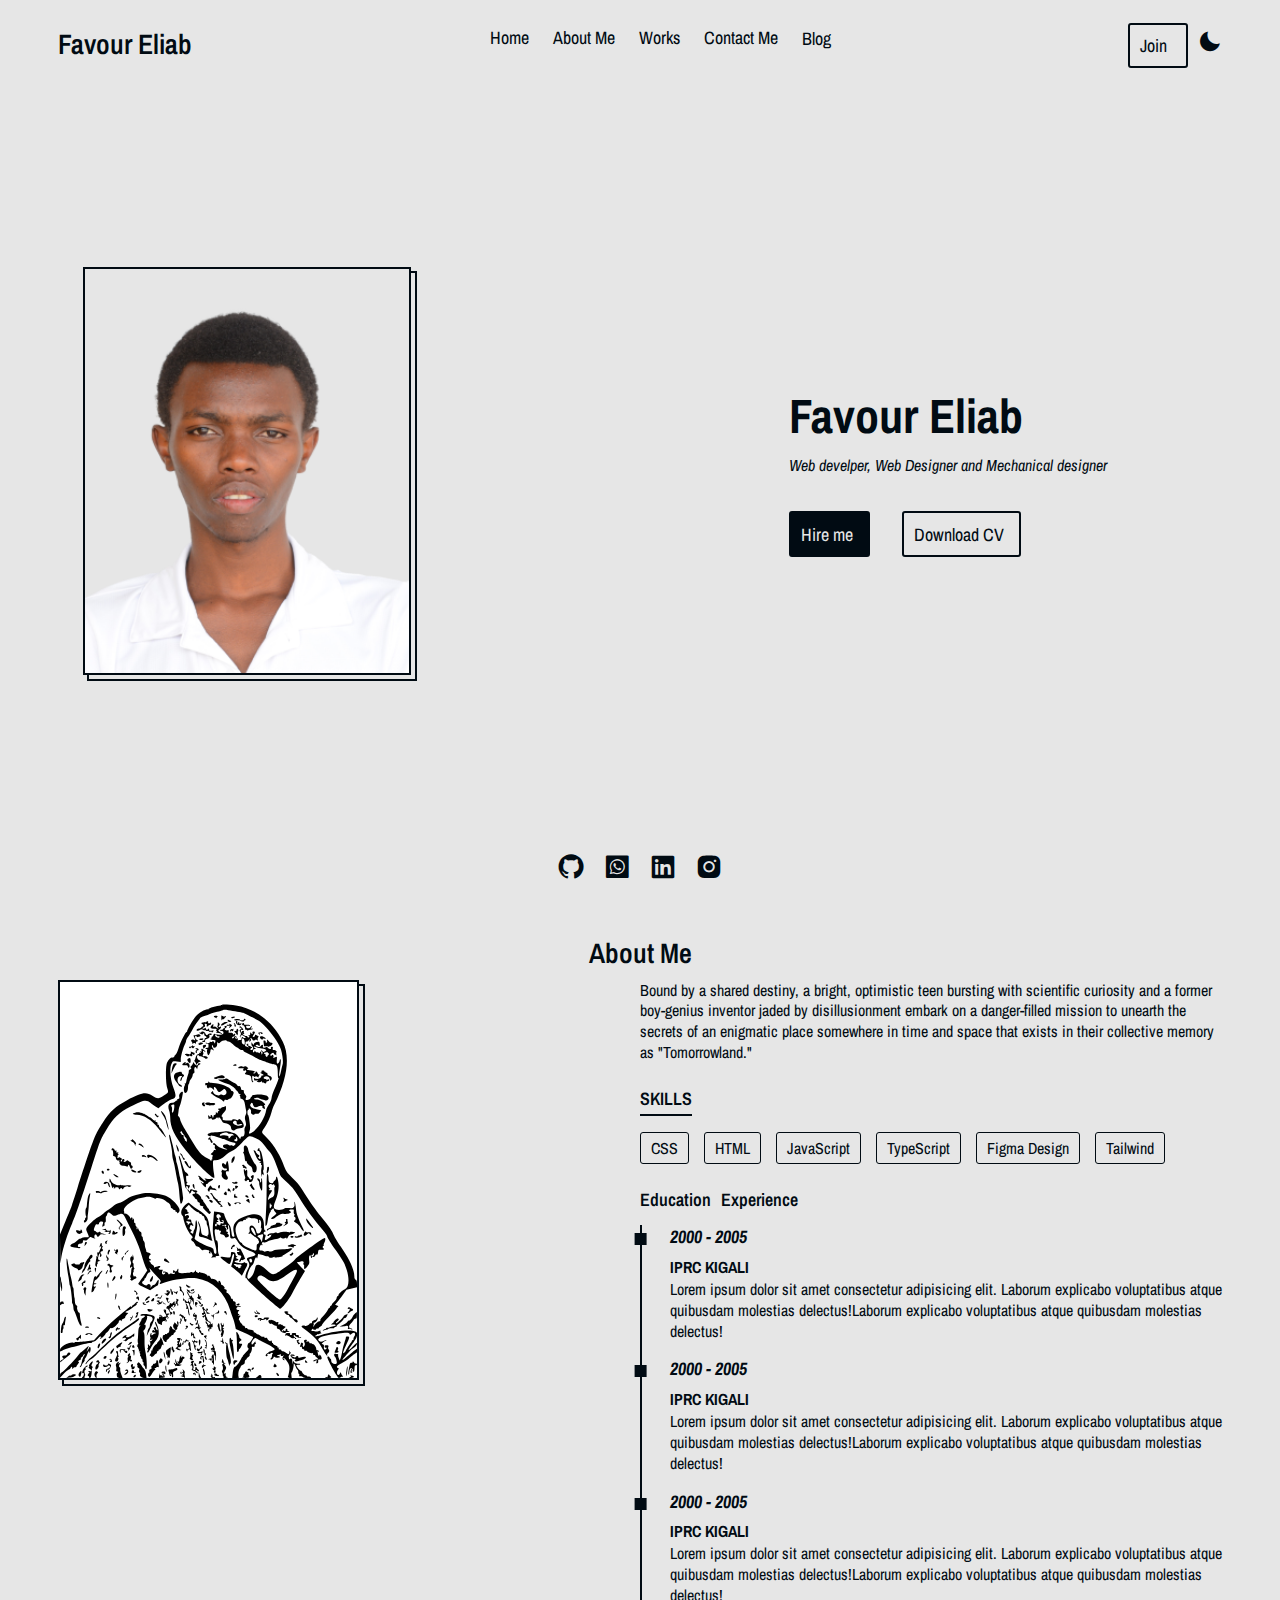
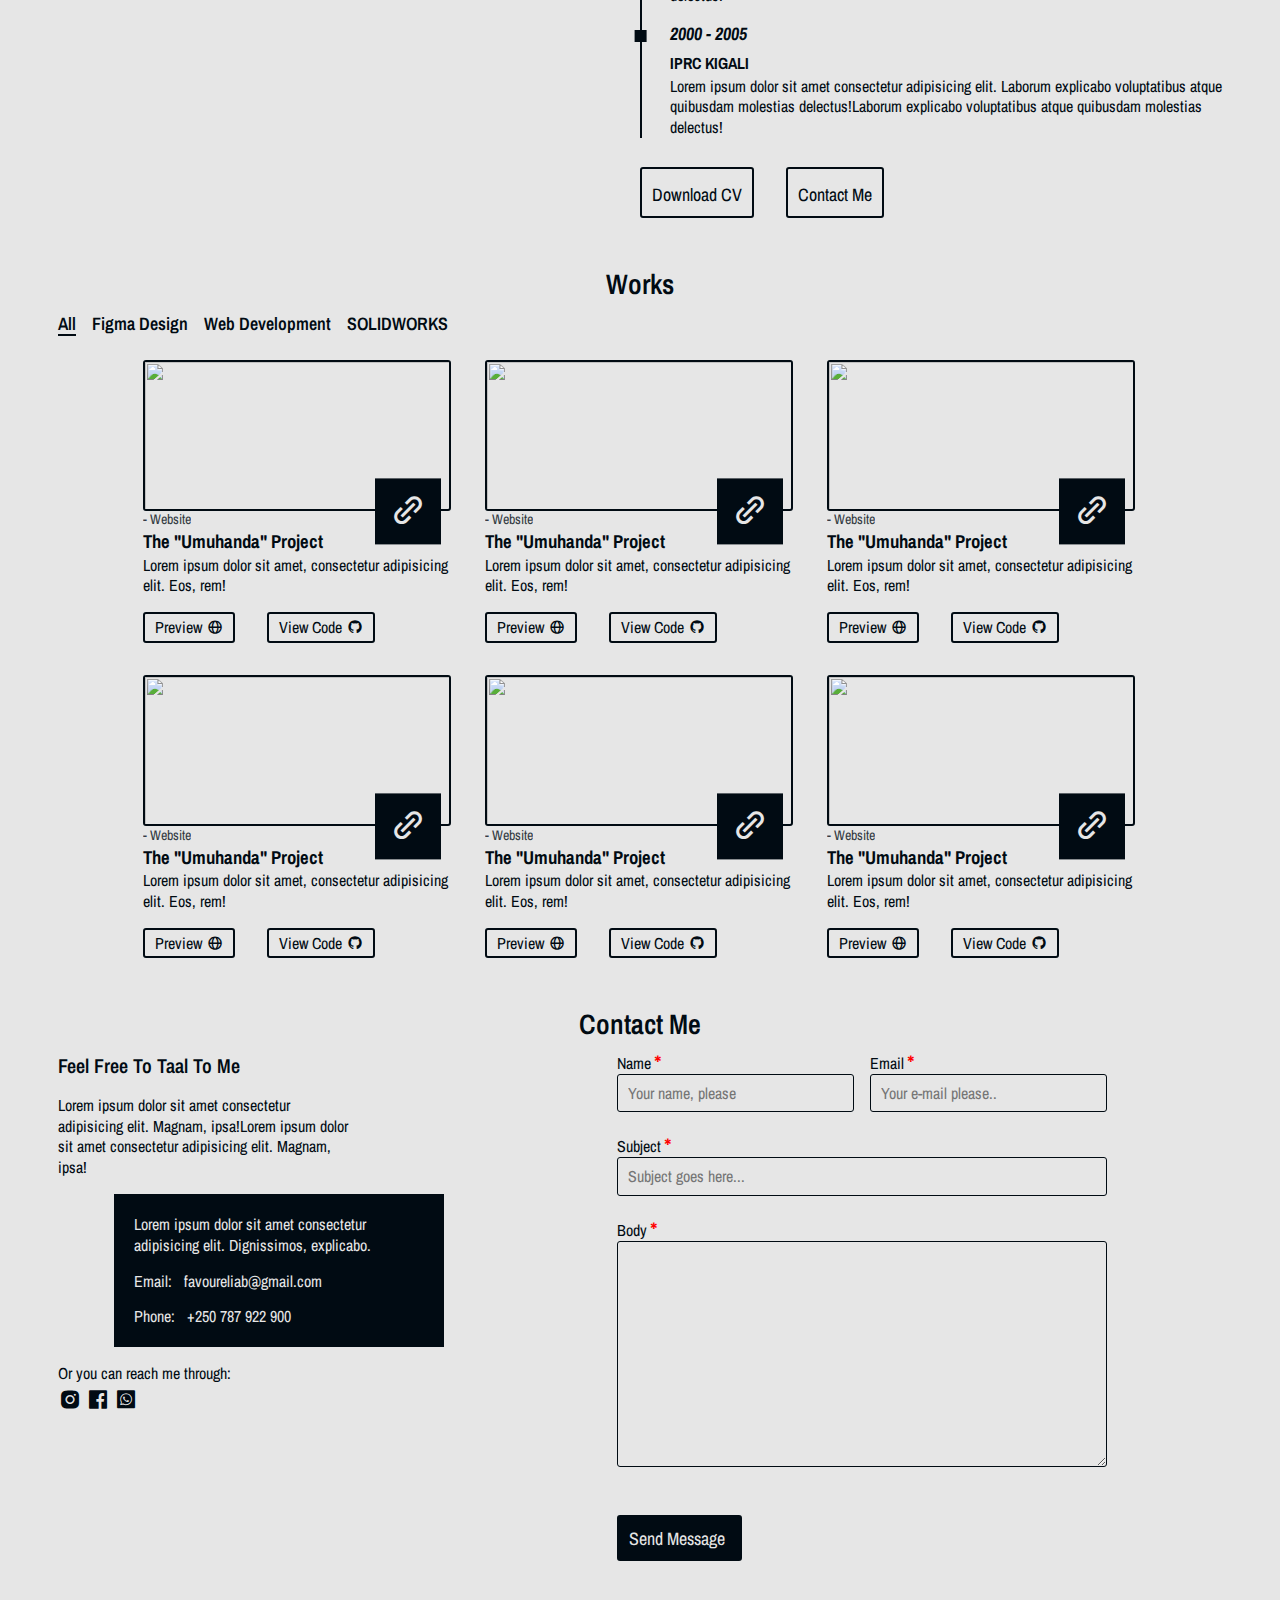
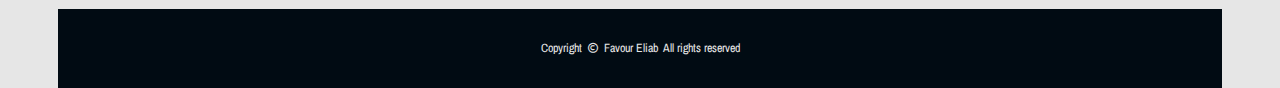
==== commit 0022ed6e: "Handled deletee story, add story to blog and open it. Fixed different routing bugs" ====
--- a/index.html
+++ b/index.html
@@ -19,7 +19,7 @@
     <section id="home" class="home">
       <div class="head__wrapper">
         <header>
-          <h3>Favour Eliab</h3>
+          <h3 class="head__to__home">Favour Eliab</h3>
           <i id="menu-bar" class="bx bx-menu" style="font-size: 36px"></i>
           <nav>
             <a class="subheader" href="#home">Home</a>
@@ -31,7 +31,9 @@
             ></a>
           </nav>
           <span class="actions">
-            <a class="subheader buttons" href="assets/registerPage.html"
+            <a
+              class="subheader buttons home__user"
+              href="assets/registerPage.html"
               >Join <i class="ri-user-add-fill"></i
             ></a>
             <i class="theme-switcher bx bxs-moon"></i>
@@ -45,8 +47,13 @@
             <a class="subheader nav__sub" href="#about__me">About Me</a>
             <a class="subheader nav__sub" href="#works">Works</a>
             <a class="subheader nav__sub" href="#contact__me">Contact Me</a>
+            <a href="assets/blog.html" class="subheader blog__link"
+              >Blog <i class="ri-external-link-line" style="font-size: 20px"></i
+            ></a>
             <div class="action__btns">
-              <a class="subheader nav__sub" href="#contact__me">Hire Me</a>
+              <a class="subheader nav__sub home__user" href="assets/registerPage.html"
+                >Join <i class="ri-user-add-fill"></i
+              ></a>
               <i class="theme-switcher bx bxs-moon"></i>
             </div>
           </div>
@@ -323,8 +330,22 @@
               Lorem ipsum dolor sit amet consectetur adipisicing elit.
               Dignissimos, explicabo.
             </p>
-            <p><span>Email:</span><span>favoureliab@gmail.com</span></p>
-            <p><span>Phone:</span><span>+250 787 922 900</span></p>
+            <p>
+              <span>Email: &nbsp;&nbsp;</span
+              ><a
+                href="mailto:favoureliab@gmail.com"
+                style="text-decoration: none; color: var(--white)"
+                >favoureliab@gmail.com</a
+              >
+            </p>
+            <p>
+              <span>Phone: &nbsp;&nbsp;</span
+              ><a
+                href="tel:+250787922900"
+                style="text-decoration: none; color: var(--white)"
+                >+250 787 922 900</a
+              >
+            </p>
           </span>
 
           <span class="social">
@@ -335,47 +356,54 @@
               <i class="bx bxl-whatsapp-square"></i></div
           ></span>
         </span>
-        <span class="msg__box">
+        <form class="msg__box">
           <div class="name_email">
             <div class="box__item">
-              <label for="name">Name</label>
+              <label for="msg__me__name">Name</label>
               <input
                 class="inputs"
                 type="text"
                 name="name"
-                id="name"
+                id="msg__me__name"
                 placeholder="Your name, please"
               />
             </div>
             <div class="box__item">
-              <label for="email">Email</label>
+              <label for="msg__me__email">Email</label>
               <input
                 class="inputs"
                 type="email"
                 name="email"
-                id="email"
+                id="msg__me__email"
                 placeholder="Your e-mail please.."
               />
             </div>
           </div>
           <div class="box__item">
-            <label for="text">Subject</label>
+            <label for="msg__me__subject">Subject</label>
             <input
               class="inputs"
               type="text"
               name="text"
-              id="text"
+              id="msg__me__subject"
               placeholder="Subject goes here..."
             />
           </div>
           <div class="box__item">
-            <label for="text">Body</label>
-            <textarea name="body" id="body" cols="30" rows="10"></textarea>
-          </div>
-          <button class="action buttons">
+            <label for="msg__me__body">Body</label>
+            <textarea
+              style="resize: vertical"
+              name="body"
+              id="msg__me__body"
+              cols="30"
+              rows="10"
+            ></textarea>
+          </div>
+          <p class="validation__message" id="contact__form__error"></p>
+          <button type="submit" class="action buttons">
             Send Message <i class="ri-mail-send-line"></i>
           </button>
-        </span>
+        </form>
       </div>
     </section>
     <section id="footer">
@@ -395,6 +423,15 @@
       <div class="v__line__top"></div>
       <div class="v__line__bottom"></div>
     </div>
+    <script>
+      if (localStorage.getItem("isUserLoggedIn") === "true") {
+        document.querySelectorAll(".home__user").forEach(elem =>{
+          elem.innerHTML = "Dashboard";
+          elem.href = "assets/dashboard.html";
+        })
+        
+      }
+    </script>
     <script src="script.js"></script>
   </body>
 </html>
--- a/styles.css
+++ b/styles.css
@@ -564,6 +564,7 @@
   color: var(--black);
   font-family: "Archivo Narrow", sans-serif;
   font-size: 1rem;
+
 }
 .inputs:focus,
 textarea:focus {
@@ -1111,7 +1112,7 @@
   box-shadow: rgba(0, 0, 0, 0.3) 0px 19px 38px,
     rgba(0, 0, 0, 0.22) 0px 15px 12px;
 }
-.more__content__shown {
+.more__content.shown {
   opacity: 1;
   transition: all 0.2s ease-in-out;
 }
@@ -1475,7 +1476,7 @@
   transform: translateY(-200%);
   opacity: 0;
 }
-#logout {
+.logout__btn {
   cursor: pointer;
   user-select: none;
 }
@@ -1494,8 +1495,77 @@
   transition: all 0.2s ease-in-out;
   transform: translateX(0%);
   opacity: 1;
-}
-.account__more.hide{
+  pointer-events: all;
+  box-shadow: rgba(0, 0, 0, 0.3) 0px 19px 38px,
+    rgba(0, 0, 0, 0.22) 0px 15px 12px;
+}
+.account__more.hide {
+  pointer-events: none;
+  z-index: -999;
   transform: translateY(-200%);
   opacity: 0;
-}+}
+
+.story__confirm__form {
+  width: 100vw;
+  height: 100vh;
+  background-color: #00000018;
+  position: absolute;
+  inset: 0;
+padding: 20px;
+  display: grid;
+  place-content: center;
+  transform: scale(1);
+  transition: all .5s ease-in-out;
+  transform-origin: center;
+}
+.story__confirm__form.hide {
+  transform: scale(0);
+}
+.story__confirm {
+  width: 90%;
+  background-color: var(--black);
+  color: white;
+  padding: 10px;
+  border-radius: var(--radius);
+  box-shadow: rgba(0, 0, 0, 0.3) 0px 19px 38px,
+    rgba(0, 0, 0, 0.22) 0px 15px 12px;
+}
+.confirm__title {
+  background-color: var(--white);
+  color: var(--black);
+  padding: 10px;
+  font-size: 1.2rem;
+}
+.confirm__img {
+  max-width: 200px;
+  width: 100%;
+  aspect-ratio: 16/9;
+  object-fit: cover;
+  /* display: inline; */
+  float: inline-start;
+  border: 1px solid var(--white);
+  margin: 10px 15px 0 0;
+}
+.story__main {
+  font-weight: 200;
+  font-style: italic;
+  margin-top: 10px;
+  text-align: justify;
+}
+.story__confirm button:first-of-type {
+  color: var(--black);
+  background-color: var(--white);
+  margin-left: 10px;
+  margin-top: 15px;
+}
+.story__confirm button:last-of-type {
+  border: var(--borders);
+  border-color: var(--white);
+  color: var(--white);
+  margin-left: 10px;
+  margin-top: 15px;
+}
+.story__confirm button i {
+  font-size: 20px;
+}
--- a/assets/querries.css
+++ b/assets/querries.css
@@ -19,6 +19,7 @@
 .action__btns {
   display: none;
   margin-top: 2rem;
+  position: relative;
 }
 .action__btns a {
   padding: 8px 10px;
@@ -64,7 +65,7 @@
     transform: translateX(-50%);
     max-width: 250px;
     width: 100%;
-    height: 350px;
+    min-height: 350px;
     padding: 1rem;
     background-color: var(--black);
     color: var(--white);
@@ -165,10 +166,10 @@
 @media screen and (max-width: 430px) {
   .action__btns {
     display: block;
+    position: relative;
   }
   .actions {
     display: none;
-
   }
   .name_email {
     flex-direction: column;
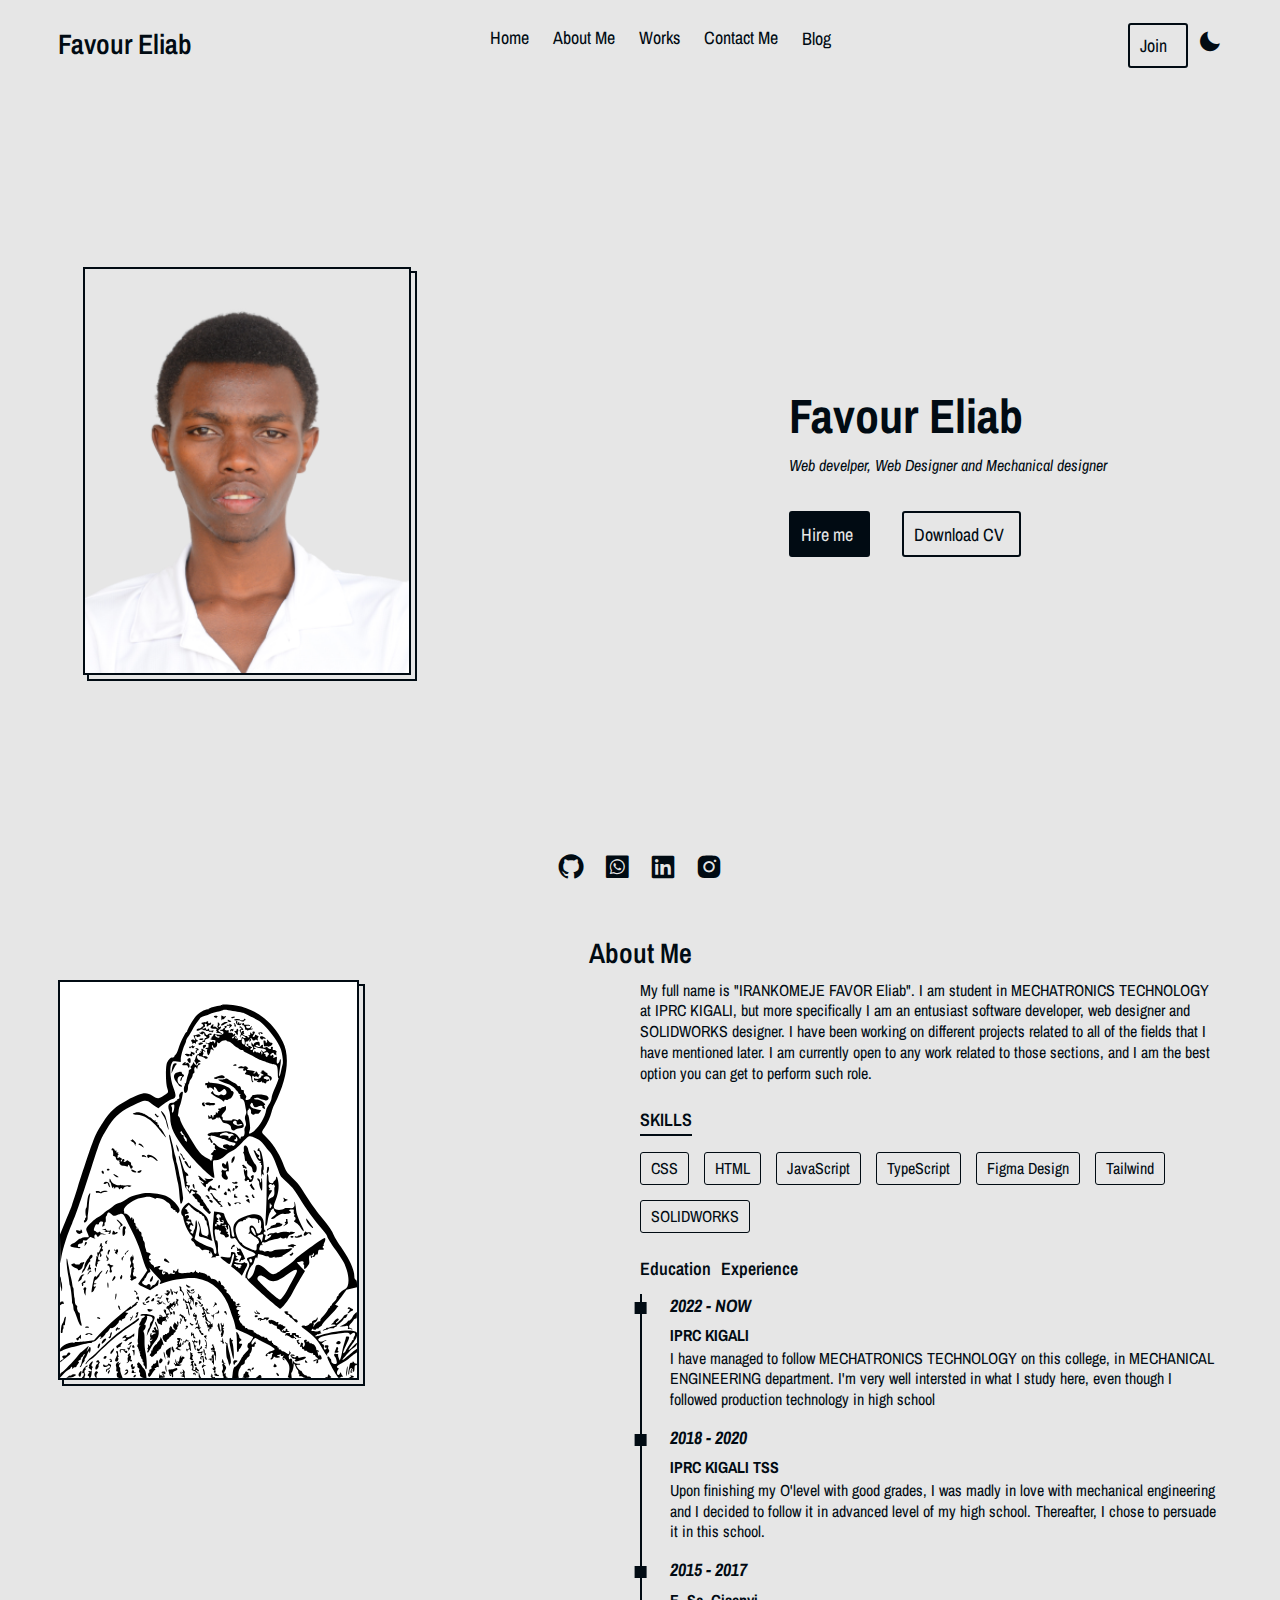
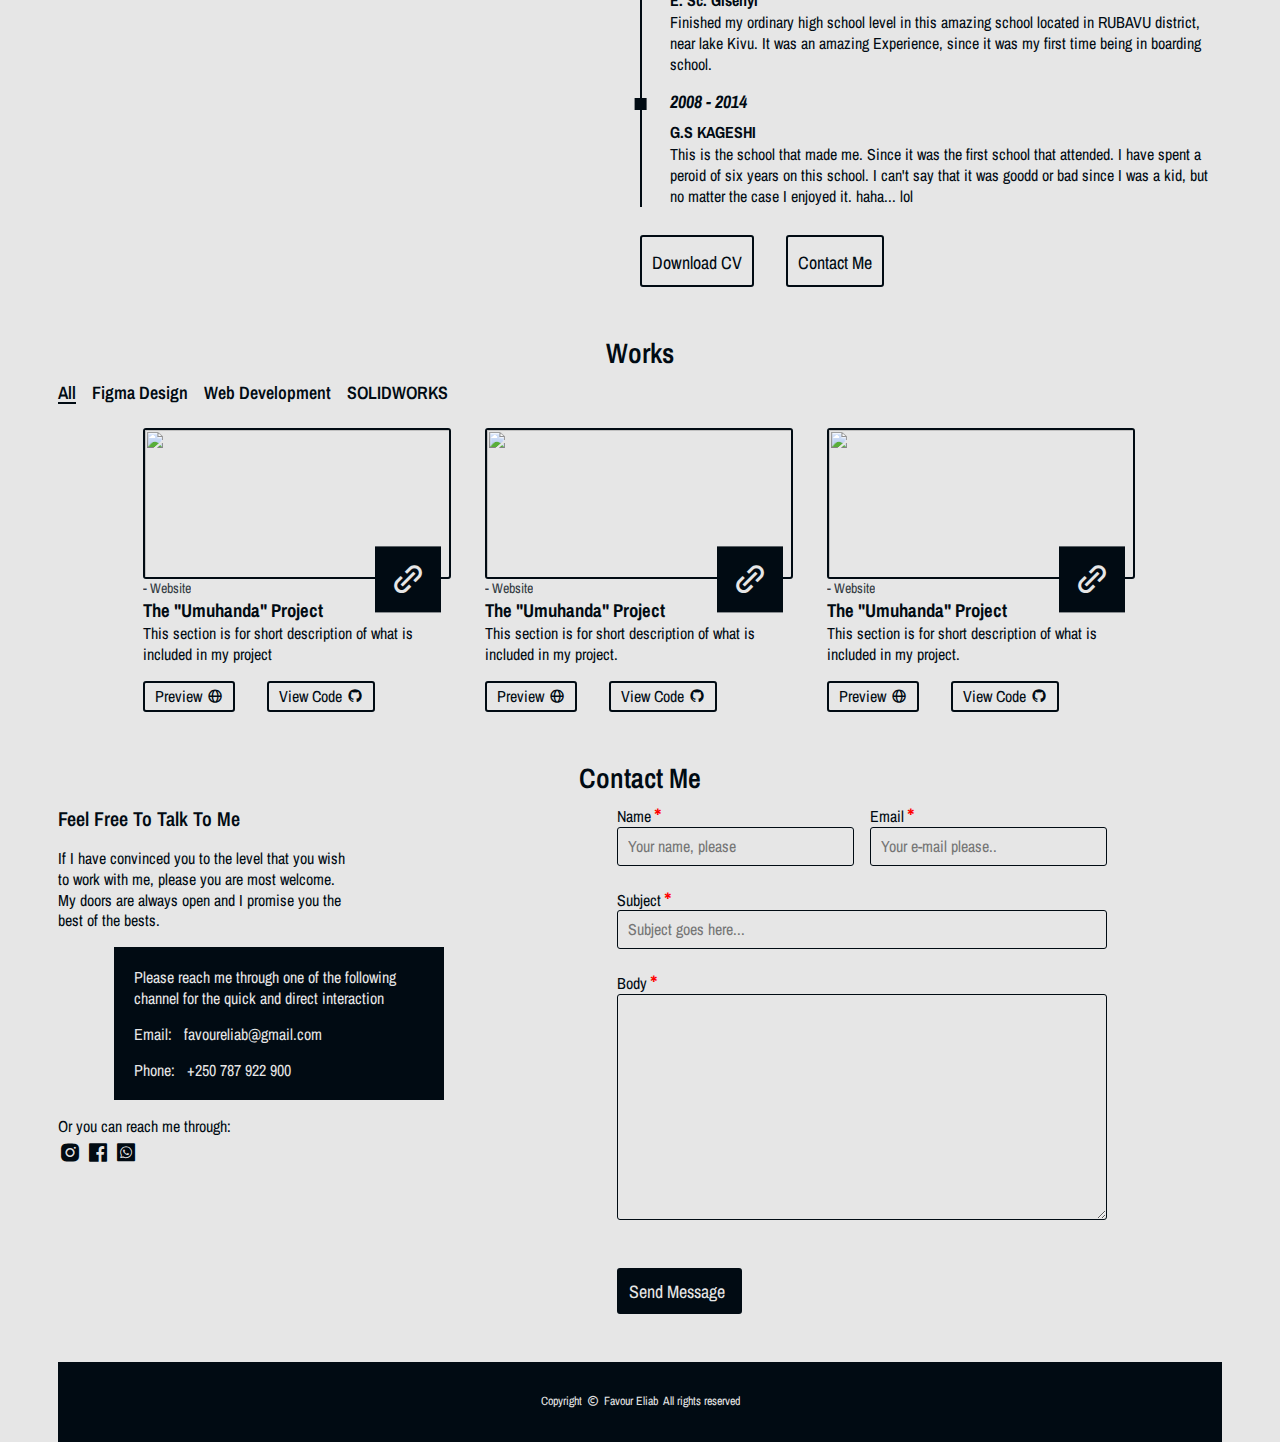
==== commit 90033c28: "FInished adding the contents and removing lorem placeholders" ====
--- a/index.html
+++ b/index.html
@@ -51,7 +51,9 @@
               >Blog <i class="ri-external-link-line" style="font-size: 20px"></i
             ></a>
             <div class="action__btns">
-              <a class="subheader nav__sub home__user" href="assets/registerPage.html"
+              <a
+                class="subheader nav__sub home__user"
+                href="assets/registerPage.html"
                 >Join <i class="ri-user-add-fill"></i
               ></a>
               <i class="theme-switcher bx bxs-moon"></i>
@@ -100,11 +102,13 @@
         <img src="assets/pictures/my-image-svg.svg" alt="Favour Eliab imaage" />
         <div class="about__texts">
           <p class="motivation">
-            Bound by a shared destiny, a bright, optimistic teen bursting with
-            scientific curiosity and a former boy-genius inventor jaded by
-            disillusionment embark on a danger-filled mission to unearth the
-            secrets of an enigmatic place somewhere in time and space that
-            exists in their collective memory as "Tomorrowland."
+            My full name is "IRANKOMEJE FAVOR Eliab". I am student in
+            MECHATRONICS TECHNOLOGY at IPRC KIGALI, but more specifically I am
+            an entusiast software developer, web designer and SOLIDWORKS
+            designer. I have been working on different projects related to all
+            of the fields that I have mentioned later. I am currently open to
+            any work related to those sections, and I am the best option you can
+            get to perform such role.
           </p>
           <div class="skills">
             <p class="skills-title subtitle">SKILLS</p>
@@ -115,6 +119,7 @@
               <p class="skill">TypeScript</p>
               <p class="skill">Figma Design</p>
               <p class="skill">Tailwind</p>
+              <p class="skill">SOLIDWORKS</p>
             </span>
           </div>
           <div class="background">
@@ -124,50 +129,50 @@
             </span>
             <span class="bg__timeline">
               <div class="timeline__item">
-                <p class="date">2000 - 2005</p>
+                <p class="date">2022 - NOW</p>
                 <span class="timeline__contents">
                   <h4>IPRC KIGALI</h4>
                   <p>
-                    Lorem ipsum dolor sit amet consectetur adipisicing elit.
-                    Laborum explicabo voluptatibus atque quibusdam molestias
-                    delectus!Laborum explicabo voluptatibus atque quibusdam
-                    molestias delectus!
+                    I have managed to follow MECHATRONICS TECHNOLOGY on this
+                    college, in MECHANICAL ENGINEERING department. I'm very well
+                    intersted in what I study here, even though I followed
+                    production technology in high school
                   </p>
                 </span>
               </div>
               <div class="timeline__item">
-                <p class="date">2000 - 2005</p>
+                <p class="date">2018 - 2020</p>
                 <span class="timeline__contents">
-                  <h4>IPRC KIGALI</h4>
+                  <h4>IPRC KIGALI TSS</h4>
                   <p>
-                    Lorem ipsum dolor sit amet consectetur adipisicing elit.
-                    Laborum explicabo voluptatibus atque quibusdam molestias
-                    delectus!Laborum explicabo voluptatibus atque quibusdam
-                    molestias delectus!
+                    Upon finishing my O'level with good grades, I was madly in
+                    love with mechanical engineering and I decided to follow it
+                    in advanced level of my high school. Thereafter, I chose to
+                    persuade it in this school.
                   </p>
                 </span>
               </div>
               <div class="timeline__item">
-                <p class="date">2000 - 2005</p>
+                <p class="date">2015 - 2017</p>
                 <span class="timeline__contents">
-                  <h4>IPRC KIGALI</h4>
+                  <h4>E. Sc. Gisenyi</h4>
                   <p>
-                    Lorem ipsum dolor sit amet consectetur adipisicing elit.
-                    Laborum explicabo voluptatibus atque quibusdam molestias
-                    delectus!Laborum explicabo voluptatibus atque quibusdam
-                    molestias delectus!
+                    Finished my ordinary high school level in this amazing
+                    school located in RUBAVU district, near lake Kivu. It was an
+                    amazing Experience, since it was my first time being in
+                    boarding school.
                   </p>
                 </span>
               </div>
               <div class="timeline__item">
-                <p class="date">2000 - 2005</p>
+                <p class="date">2008 - 2014</p>
                 <span class="timeline__contents">
-                  <h4>IPRC KIGALI</h4>
+                  <h4>G.S KAGESHI</h4>
                   <p>
-                    Lorem ipsum dolor sit amet consectetur adipisicing elit.
-                    Laborum explicabo voluptatibus atque quibusdam molestias
-                    delectus!Laborum explicabo voluptatibus atque quibusdam
-                    molestias delectus!
+                    This is the school that made me. Since it was the first
+                    school that attended. I have spent a peroid of six years on
+                    this school. I can't say that it was goodd or bad since I
+                    was a kid, but no matter the case I enjoyed it. haha... lol
                   </p>
                 </span>
               </div>
@@ -204,8 +209,8 @@
           <div class="work__texts">
             <h3>The "Umuhanda" Project</h3>
             <p>
-              Lorem ipsum dolor sit amet, consectetur adipisicing elit. Eos,
-              rem!
+              This section is for short description of what is included in my
+              project
             </p>
             <div class="item__btns">
               <button>Preview<i class="bx bx-globe"></i></button>
@@ -224,8 +229,8 @@
           <div class="work__texts">
             <h3>The "Umuhanda" Project</h3>
             <p>
-              Lorem ipsum dolor sit amet, consectetur adipisicing elit. Eos,
-              rem!
+              This section is for short description of what is included in my
+              project.
             </p>
             <div class="item__btns">
               <button>Preview<i class="bx bx-globe"></i></button>
@@ -244,68 +249,8 @@
           <div class="work__texts">
             <h3>The "Umuhanda" Project</h3>
             <p>
-              Lorem ipsum dolor sit amet, consectetur adipisicing elit. Eos,
-              rem!
-            </p>
-            <div class="item__btns">
-              <button>Preview<i class="bx bx-globe"></i></button>
-              <button>View Code <i class="bx bxl-github"></i></button>
-            </div>
-          </div>
-        </span>
-        <span class="work__item">
-          <div class="work__img">
-            <img src="" alt="" />
-            <span class="link">
-              <i class="bx bx-link-alt"></i>
-            </span>
-            <span class="tag">- Website</span>
-          </div>
-          <div class="work__texts">
-            <h3>The "Umuhanda" Project</h3>
-            <p>
-              Lorem ipsum dolor sit amet, consectetur adipisicing elit. Eos,
-              rem!
-            </p>
-            <div class="item__btns">
-              <button>Preview<i class="bx bx-globe"></i></button>
-              <button>View Code <i class="bx bxl-github"></i></button>
-            </div>
-          </div>
-        </span>
-        <span class="work__item">
-          <div class="work__img">
-            <img src="" alt="" />
-            <span class="link">
-              <i class="bx bx-link-alt"></i>
-            </span>
-            <span class="tag">- Website</span>
-          </div>
-          <div class="work__texts">
-            <h3>The "Umuhanda" Project</h3>
-            <p>
-              Lorem ipsum dolor sit amet, consectetur adipisicing elit. Eos,
-              rem!
-            </p>
-            <div class="item__btns">
-              <button>Preview<i class="bx bx-globe"></i></button>
-              <button>View Code <i class="bx bxl-github"></i></button>
-            </div>
-          </div>
-        </span>
-        <span class="work__item">
-          <div class="work__img">
-            <img src="" alt="" />
-            <span class="link">
-              <i class="bx bx-link-alt"></i>
-            </span>
-            <span class="tag">- Website</span>
-          </div>
-          <div class="work__texts">
-            <h3>The "Umuhanda" Project</h3>
-            <p>
-              Lorem ipsum dolor sit amet, consectetur adipisicing elit. Eos,
-              rem!
+              This section is for short description of what is included in my
+              project.
             </p>
             <div class="item__btns">
               <button>Preview<i class="bx bx-globe"></i></button>
@@ -319,16 +264,16 @@
       <h2>Contact Me</h2>
       <div class="contact__contents">
         <span class="contact__social">
-          <p class="title">Feel free to taal to me</p>
+          <p class="title">Feel free to talk to me</p>
           <p class="texts">
-            Lorem ipsum dolor sit amet consectetur adipisicing elit. Magnam,
-            ipsa!Lorem ipsum dolor sit amet consectetur adipisicing elit.
-            Magnam, ipsa!
+            If I have convinced you to the level that you wish to work with me,
+            please you are most welcome. My doors are always open and I promise
+            you the best of the bests.
           </p>
           <span class="call__action">
             <p>
-              Lorem ipsum dolor sit amet consectetur adipisicing elit.
-              Dignissimos, explicabo.
+              Please reach me through one of the following channel for the quick
+              and direct interaction
             </p>
             <p>
               <span>Email: &nbsp;&nbsp;</span
@@ -425,11 +370,10 @@
     </div>
     <script>
       if (localStorage.getItem("isUserLoggedIn") === "true") {
-        document.querySelectorAll(".home__user").forEach(elem =>{
+        document.querySelectorAll(".home__user").forEach((elem) => {
           elem.innerHTML = "Dashboard";
           elem.href = "assets/dashboard.html";
-        })
-        
+        });
       }
     </script>
     <script src="script.js"></script>
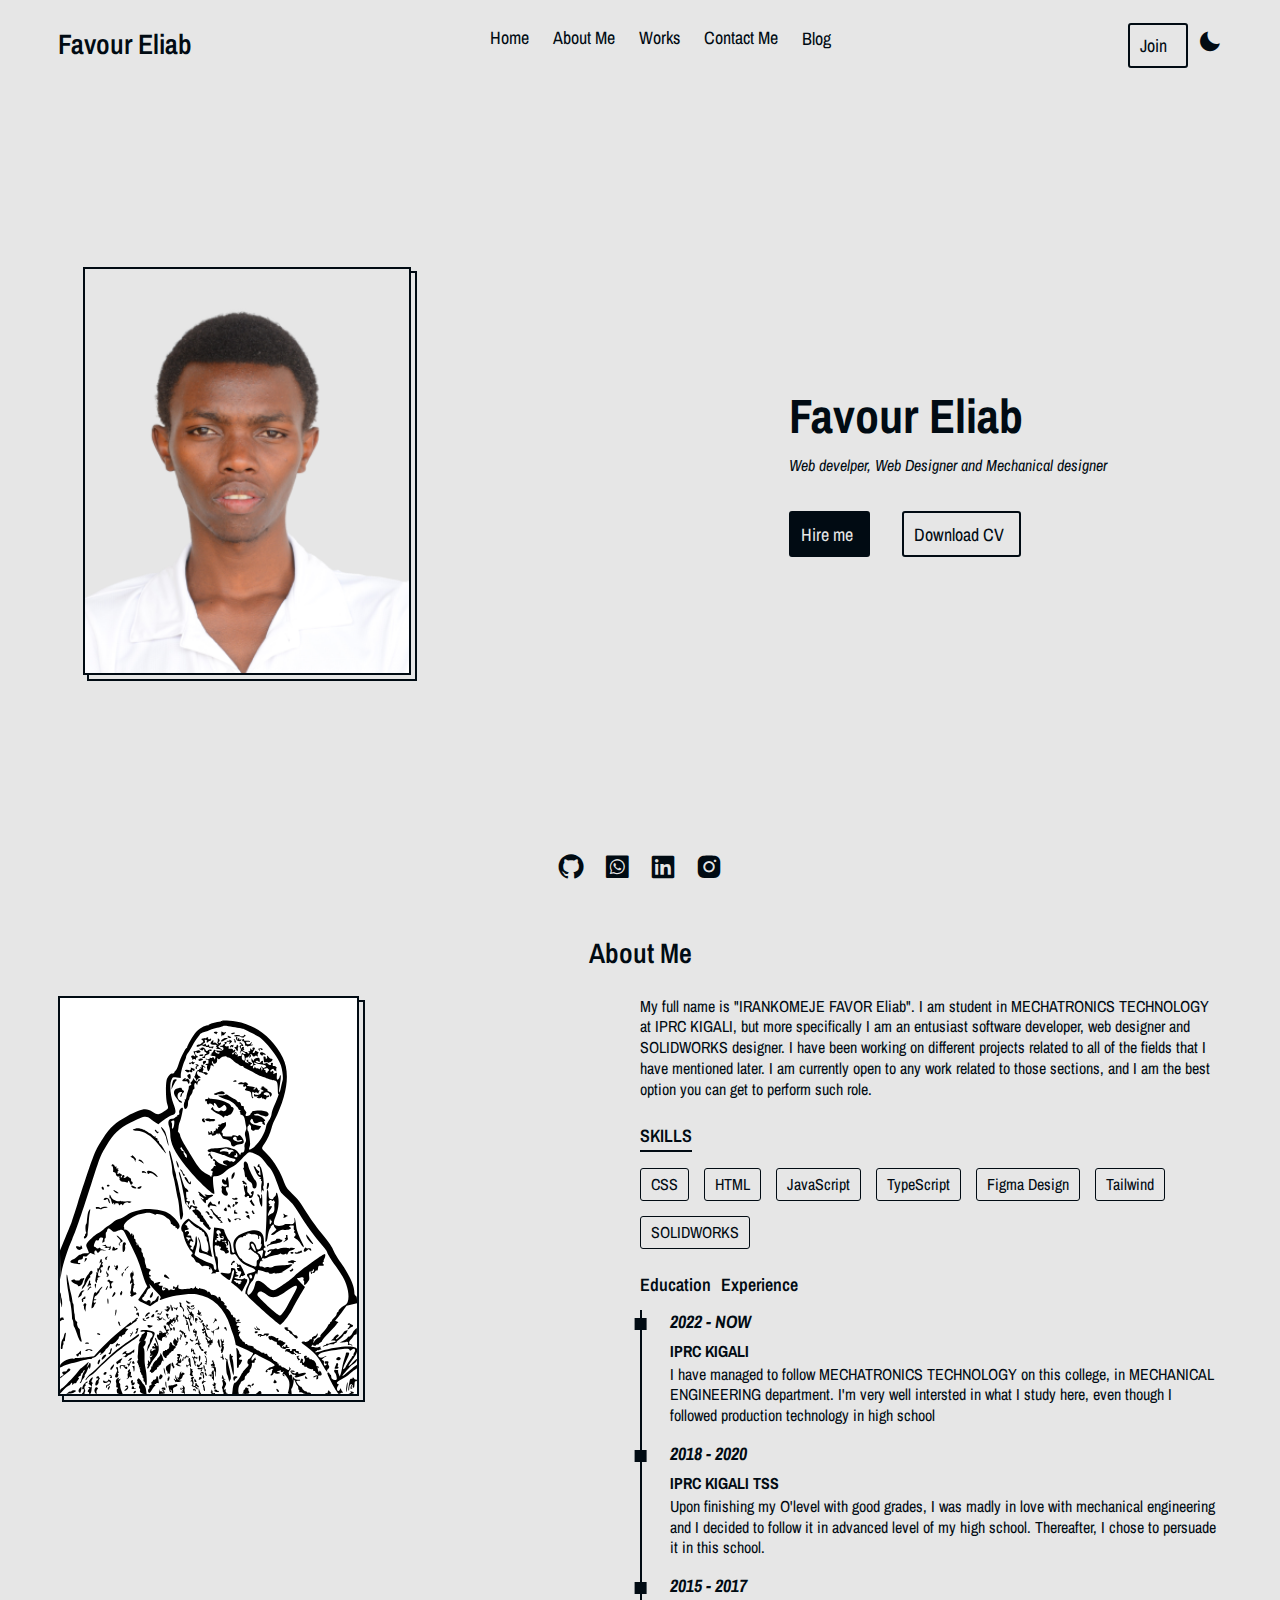
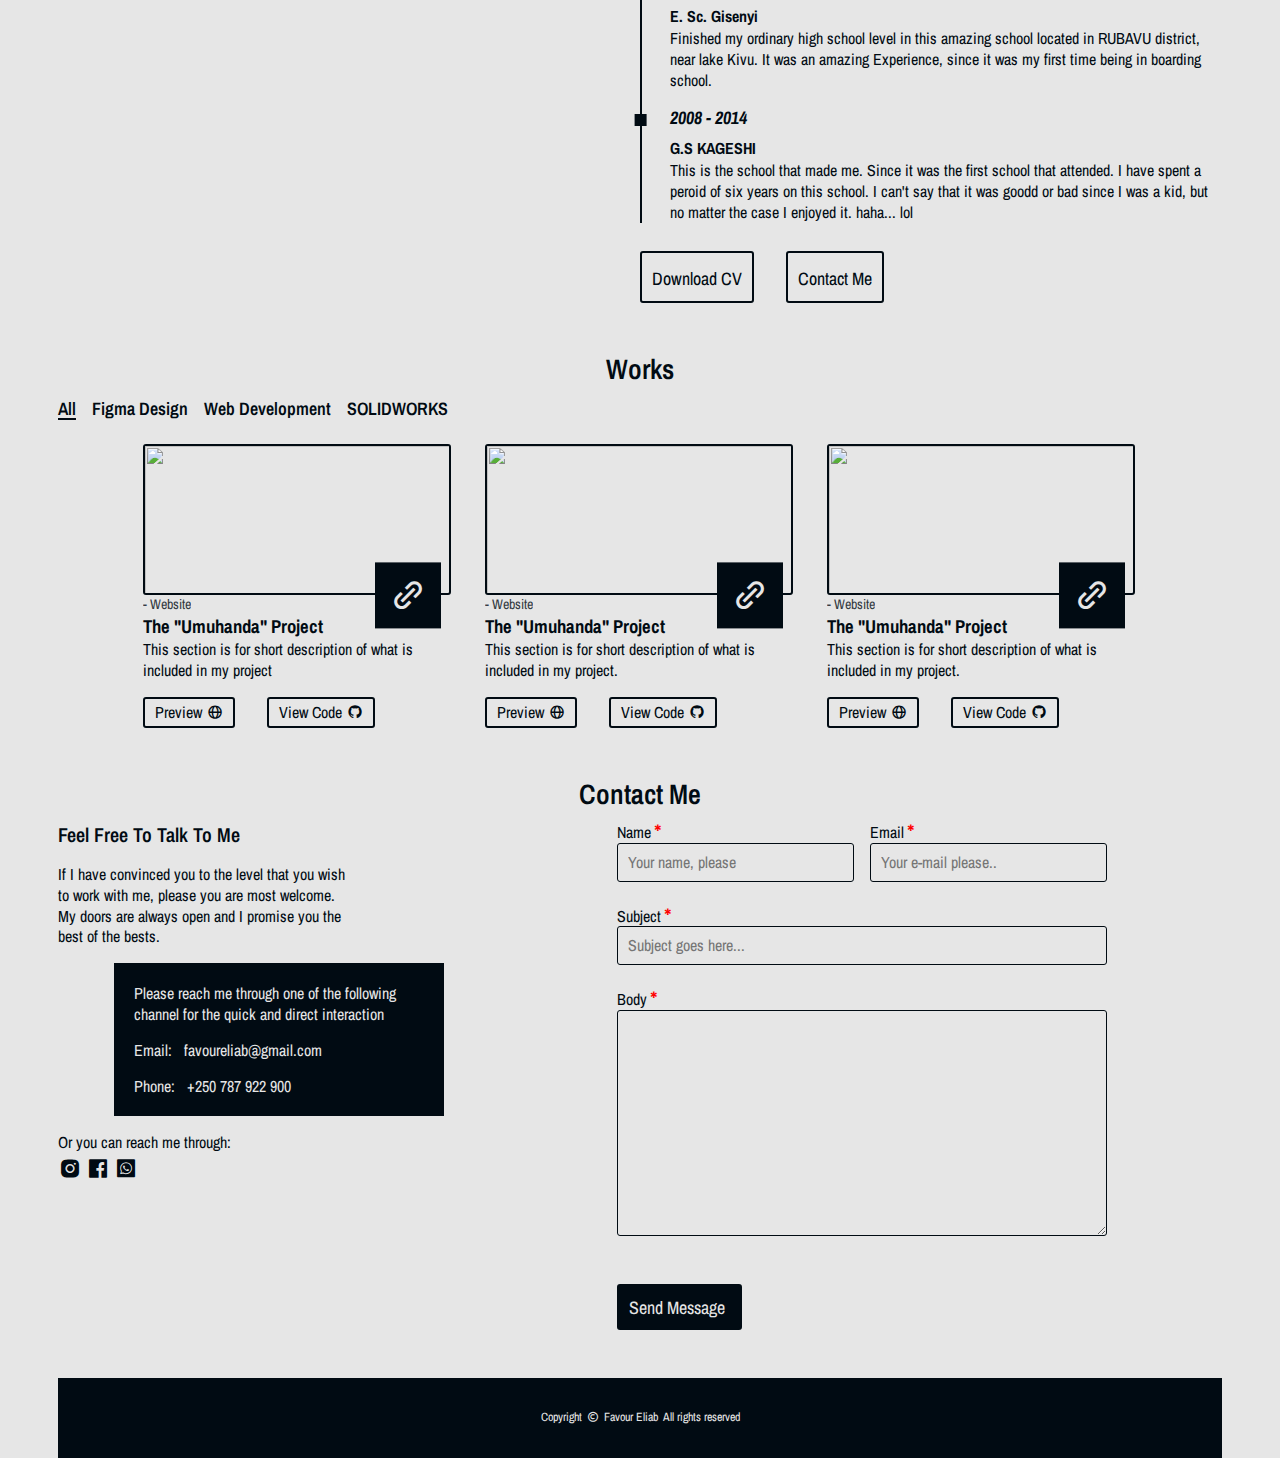
==== commit 343be787: "Fixed About me margin-bottom" ====
--- a/index.html
+++ b/index.html
@@ -97,7 +97,7 @@
       </span>
     </section>
     <section id="about__me">
-      <h2>About Me</h2>
+      <h2 style="margin-bottom: 1.5rem">About Me</h2>
       <div class="about__me__contents">
         <img src="assets/pictures/my-image-svg.svg" alt="Favour Eliab imaage" />
         <div class="about__texts">
--- a/styles.css
+++ b/styles.css
@@ -564,7 +564,6 @@
   color: var(--black);
   font-family: "Archivo Narrow", sans-serif;
   font-size: 1rem;
-
 }
 .inputs:focus,
 textarea:focus {
@@ -792,9 +791,34 @@
   width: 100%;
   justify-content: end;
 }
+.like__post {
+  margin-top: 2.5rem;
+  display: flex;
+  align-items: center;
+  width: 100%;
+  justify-content: center;
+  gap: 20px;
+  margin-bottom: 10px;
+  flex-wrap: wrap;
+}
+.like__post span {
+  display: flex;
+  flex-direction: row;
+  align-items: center;
+  gap: 5px;
+  border: 1px solid var(--black);
+  padding: 8px 10px;
+  border-radius: var(--radius);
+  cursor: pointer;
+  user-select: none;
+  transition: all 0.2s ease-in-out;
+}
+.like__post span i {
+  font-size: 22px;
+}
 #comments {
   display: flex;
-  margin-top: 2.5rem;
+
   flex-direction: column;
   gap: 20px;
 }
@@ -1512,11 +1536,11 @@
   background-color: #00000018;
   position: absolute;
   inset: 0;
-padding: 20px;
+  padding: 20px;
   display: grid;
   place-content: center;
   transform: scale(1);
-  transition: all .5s ease-in-out;
+  transition: all 0.5s ease-in-out;
   transform-origin: center;
 }
 .story__confirm__form.hide {
